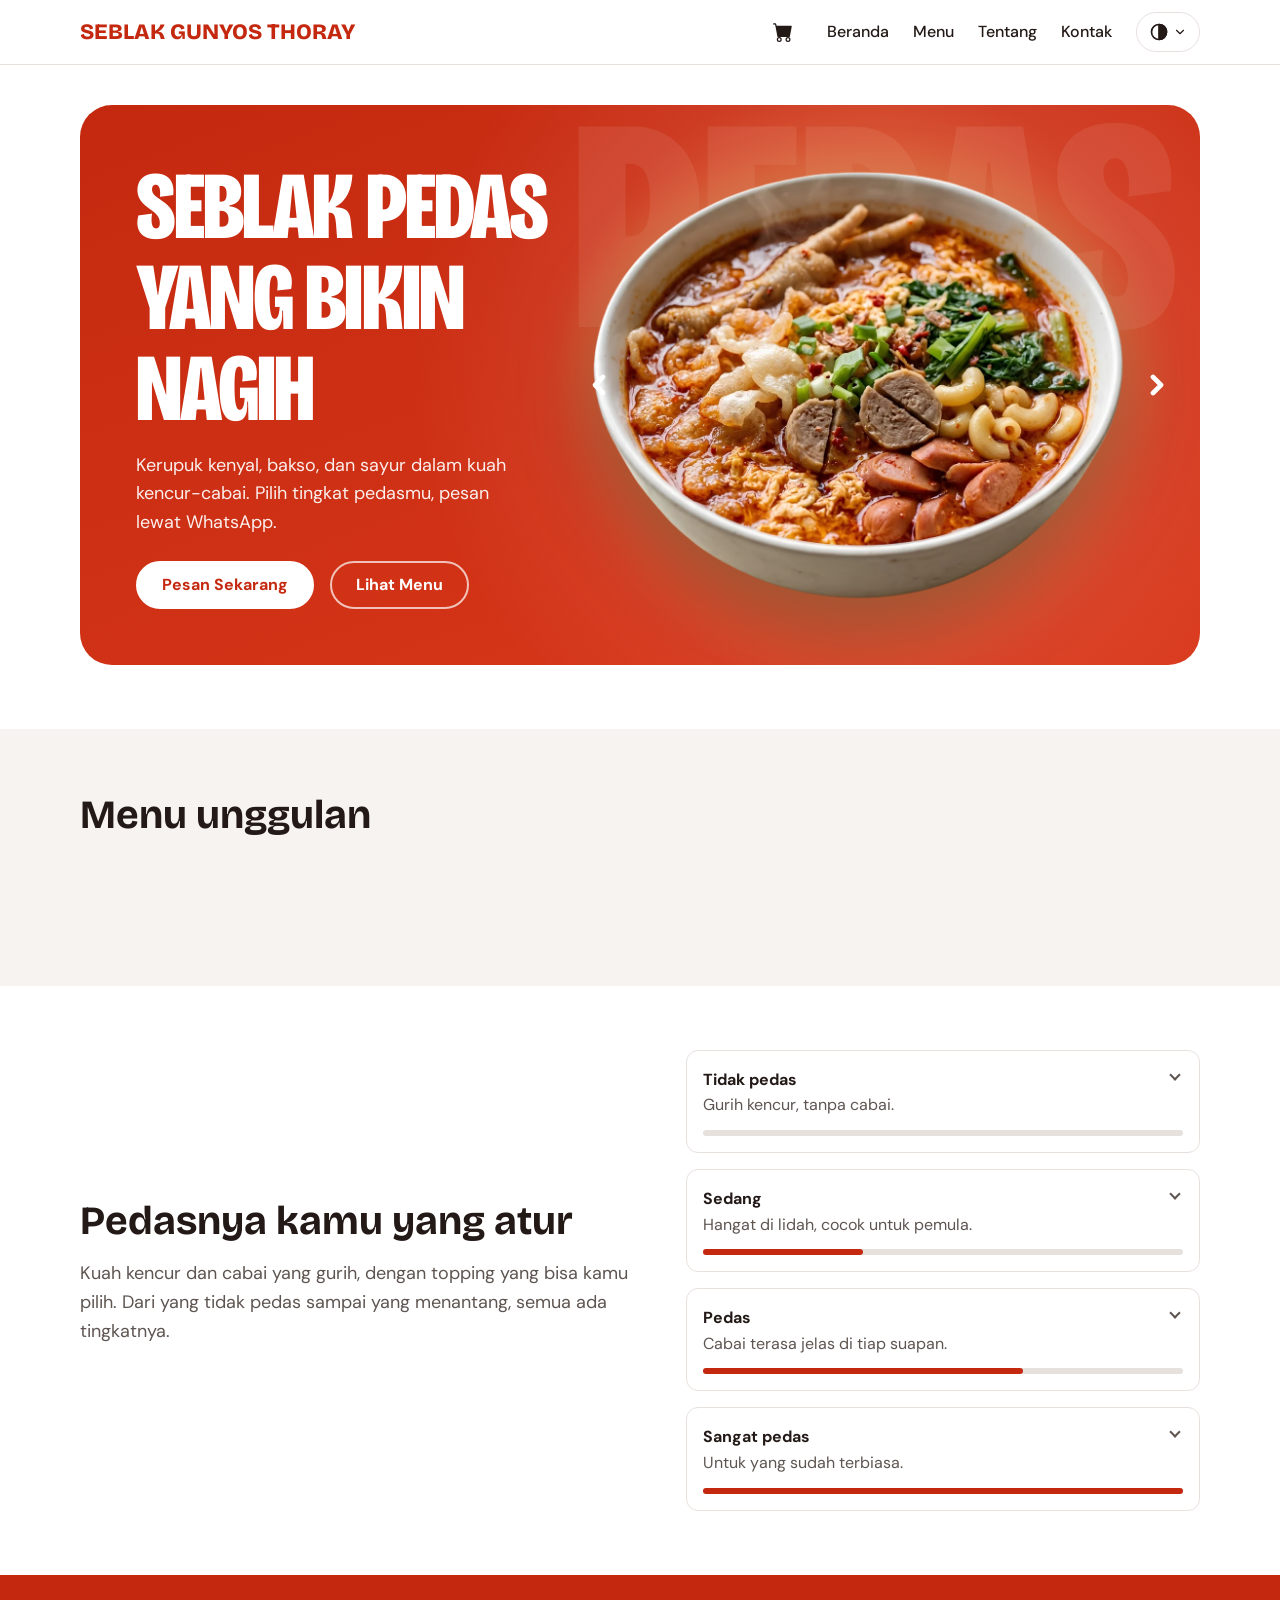
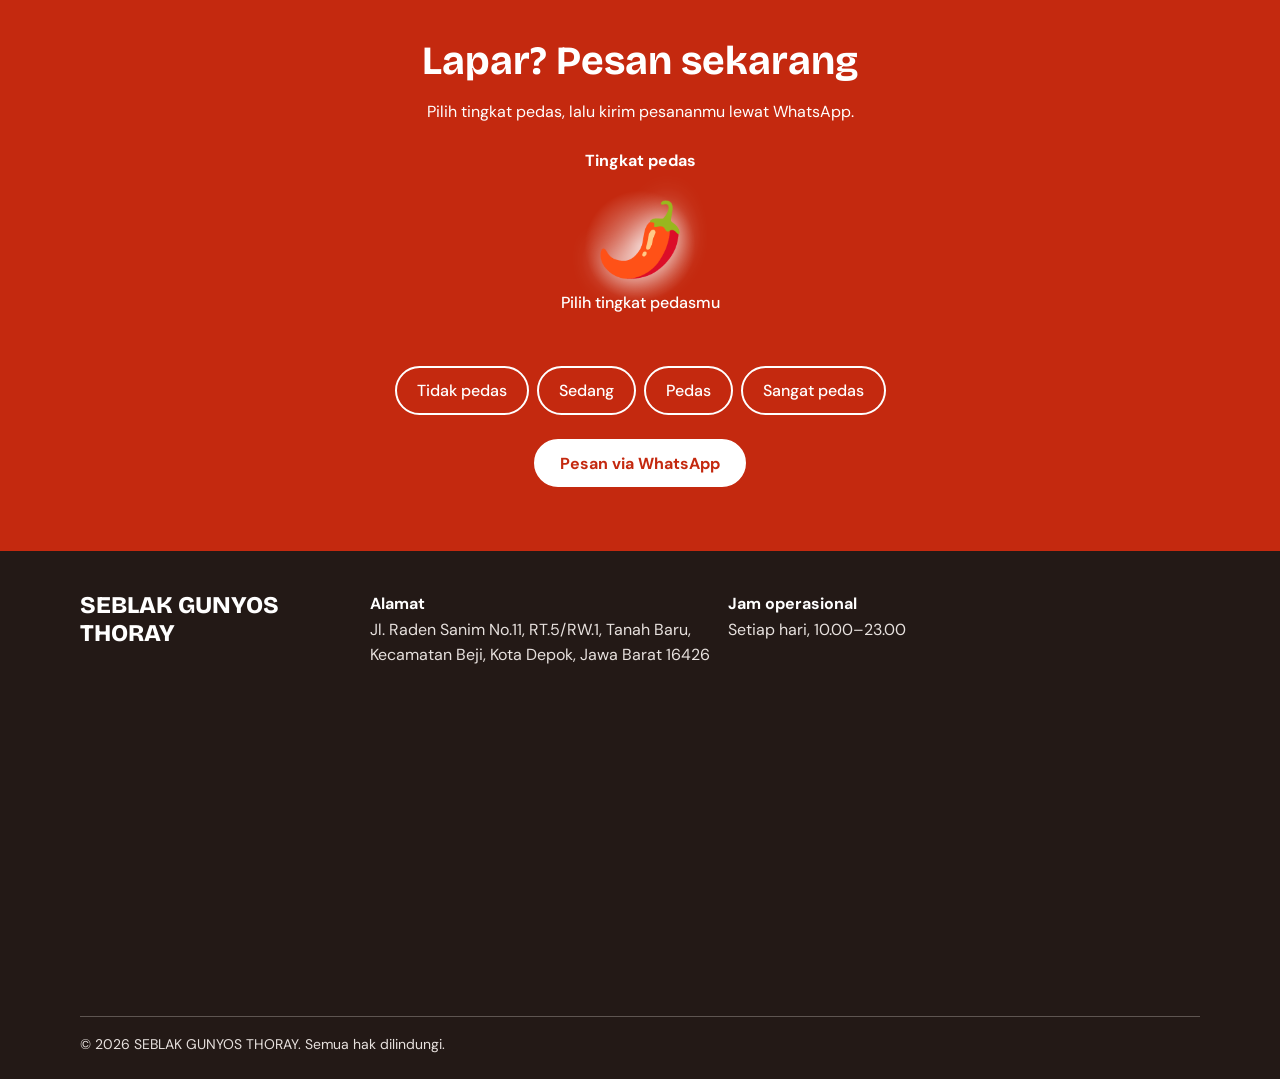
==== index.html @ d9dff315 "website warung seblak gunyos thoray" ====
<!DOCTYPE html>
<html lang="id">

<head>
  <meta charset="UTF-8">
  <meta name="viewport" content="width=device-width, initial-scale=1">
  <title>SEBLAK GUNYOS THORAY</title>
  <meta name="description" content="Seblak pedas dengan tingkat pedas pilihanmu. Lihat menu dan pesan lewat WhatsApp.">
  <script>{ const t = localStorage.getItem('theme') || 'auto'; document.documentElement.dataset.theme = t === 'auto' ? (matchMedia('(prefers-color-scheme: dark)').matches ? 'dark' : 'light') : t; }</script>
  <link rel="preconnect" href="https://fonts.googleapis.com">
  <link rel="preconnect" href="https://fonts.gstatic.com" crossorigin>
  <link
    href="https://fonts.googleapis.com/css2?family=Bricolage+Grotesque:opsz,wdth,wght@12..96,75..100,200..800&family=DM+Sans:wght@400;500;700&display=swap"
    rel="stylesheet">
  <link rel="stylesheet" href="style.css">
  <link rel="stylesheet" href="Cart.css">
</head>

<body>

  <svg width="0" height="0" style="position:absolute" aria-hidden="true">
    <symbol id="i-light" viewBox="0 0 24 24">
      <circle cx="12" cy="12" r="4" />
      <path d="M12 2v2M12 20v2M4.9 4.9l1.4 1.4M17.7 17.7l1.4 1.4M2 12h2M20 12h2M4.9 19.1l1.4-1.4M17.7 6.3l1.4-1.4" />
    </symbol>
    <symbol id="i-dark" viewBox="0 0 24 24">
      <path d="M21 12.8A9 9 0 1 1 11.2 3a7 7 0 0 0 9.8 9.8z" />
    </symbol>
    <symbol id="i-auto" viewBox="0 0 24 24">
      <circle cx="12" cy="12" r="9" />
      <path d="M12 3a9 9 0 0 1 0 18z" fill="currentColor" />
    </symbol>
    <symbol id="i-check" viewBox="0 0 24 24">
      <path d="M20 6 9 17l-5-5" />
    </symbol>
    <symbol id="i-caret" viewBox="0 0 24 24">
      <path d="m6 9 6 6 6-6" />
    </symbol>
  </svg>

  <header class="site-header">
    <div class="container header-inner">
      <a class="logo" href="#beranda" data-info="name"></a>
      <nav id="nav" class="nav" aria-label="Navigasi utama">
        <a href="#beranda">Beranda</a>
        <a href="#menu">Menu</a>
        <a href="#tentang">Tentang</a>
        <a href="#kontak">Kontak</a>
      </nav>
      <button class="nav-toggle" type="button" aria-expanded="false" aria-controls="nav"
        aria-label="Buka menu"><span></span></button>

      <div class="theme-menu">
        <button class="theme-toggle" type="button" aria-expanded="false" aria-controls="theme-list"
          aria-label="Pilih tema">
          <svg class="icon">
            <use href="#i-auto" />
          </svg>
          <svg class="icon caret">
            <use href="#i-caret" />
          </svg>
        </button>
        <ul id="theme-list" class="theme-list" hidden>
          <li><button type="button" data-theme-choice="light" aria-pressed="false">
              <svg class="icon">
                <use href="#i-light" />
              </svg>Terang<svg class="icon check">
                <use href="#i-check" />
              </svg>
            </button></li>
          <li><button type="button" data-theme-choice="dark" aria-pressed="false">
              <svg class="icon">
                <use href="#i-dark" />
              </svg>Gelap<svg class="icon check">
                <use href="#i-check" />
              </svg>
            </button></li>
          <li><button type="button" data-theme-choice="auto" aria-pressed="false">
              <svg class="icon">
                <use href="#i-auto" />
              </svg>Otomatis<svg class="icon check">
                <use href="#i-check" />
              </svg>
            </button></li>
        </ul>
      </div>
    </div>
  </header>

  <main>
    <section id="beranda" class="hero">
      <div class="container hero-inner">
        <div>
          <h1>Seblak pedas yang bikin nagih</h1>
          <p class="lead">Kerupuk kenyal, bakso, dan sayur dalam kuah kencur-cabai. Pilih tingkat pedasmu, pesan lewat
            WhatsApp.</p>

          <div class="actions">
            <a class="btn btn-primary" href="#pesan">Pesan Sekarang</a>
            <a class="btn btn-outline" href="#menu">Lihat Menu</a>
          </div>
        </div> <!-- <div> teks ditutup di sini -->

        <!-- ============= UNTUK GAMBAR SVG ============= -->
        <img class="hero-img" src="seblak-hero.webp" alt="Semangkuk seblak pedas dengan kerupuk dan bakso" width="800"
          height="600">

      </div>
      </div>
    </section>

    <section id="menu" class="section section-soft">
      <div class="container">
        <h2>Menu unggulan</h2>
        <p class="lead">Pilih favoritmu, atur tingkat pedasnya saat memesan.</p>
        <div id="menu-grid" class="grid"></div>
      </div>
    </section>

    <section id="tentang" class="section">
      <div class="container about-inner">
        <div>
          <h2>Pedasnya kamu yang atur</h2>
          <p class="lead">Kuah kencur dan cabai yang gurih, dengan topping yang bisa kamu pilih. Dari yang tidak pedas
            sampai yang menantang, semua ada tingkatnya.</p>
        </div>
        <ul id="spice-list" class="spice-list"></ul>
      </div>
    </section>

    <section id="pesan" class="cta">
      <div class="container">
        <h2>Lapar? Pesan sekarang</h2>
        <p>Pilih tingkat pedas, lalu kirim pesananmu lewat WhatsApp.</p>
        <fieldset class="spice-picker">
          <legend>Tingkat pedas</legend>
          <div id="spice-options"></div>
        </fieldset>
        <a class="btn btn-light" href="#" data-wa target="_blank" rel="noopener">Pesan via WhatsApp</a>
      </div>
    </section>
  </main>

  <footer id="kontak" class="site-footer">
    <div class="container">
      <address class="footer-grid">
        <p class="footer-name" data-info="name"></p>
        <p><strong>Alamat</strong><br><span data-info="address"></span></p>
        <p><strong>Jam operasional</strong><br><span data-info="hours"></span></p>
        <p class="links">
          <a href="#" data-link="instagram" target="_blank" rel="noopener" hidden>Instagram</a>
        </p>
      </address>

      </address>

      <div class="map">
        <iframe
          src="https://www.google.com/maps/embed?pb=!1m18!1m12!1m3!1d991.2645281926293!2d106.8044880695119!3d-6.386502166817789!2m3!1f0!2f0!3f0!3m2!1i1024!2i768!4f13.1!3m3!1m2!1s0x2e69e94de374c4a3%3A0x462e795d48f8c12b!2sGg.%20Padepokan%20No.11%2C%20RT.05%2FRW.01%2C%20Tanah%20Baru%2C%20Kecamatan%20Beji%2C%20Kota%20Depok%2C%20Jawa%20Barat%2016426!5e0!3m2!1sid!2sid!4v1794252087475!5m2!1sid!2sid"
          width="400" height="300" style="border:0;" allowfullscreen="" loading="lazy"
          referrerpolicy="strict-origin-when-cross-origin">
          <title="Lokasi warung di Google Maps" loading="lazy" allowfullscreen
            referrerpolicy="strict-origin-when-cross-origin">
        </iframe>
      </div>

      <p class="copyright">&copy; <span data-info="year"></span> <span data-info="name"></span>. Semua hak dilindungi.
      </p>
    </div>
  </footer>

  <script src="MENU-DATA.js"></script>
  <script src="script.js"></script>
  <script src="Cart.js"></script>
  <script src="Reveal.js"></script>
</body>

</html>
---- style.css ----
/* ===== Variabel desain ===== */
:root {
  --red: #C4290F;
  --red-dark: #9E1E08;
  --ink: #231916;
  --muted: #5E5551;
  --line: #E7E1DE;
  --soft: #F6F3F1;
  --white: #fff;
  --bg: #fff;

  --font-head: 'Bricolage Grotesque', system-ui, sans-serif;
  --font-body: 'DM Sans', system-ui, sans-serif;

  --space-1: 0.5rem;
  --space-2: 1rem;
  --space-3: 1.5rem;
  --space-4: 2.5rem;
  --space-5: 4rem;

  --radius: 12px;
  --header-h: 64px;
}

/* ===== Dasar ===== */
*,
*::before,
*::after {
  box-sizing: border-box;
}

html {
  scroll-padding-top: var(--header-h);
}

@media (prefers-reduced-motion: no-preference) {
  html {
    scroll-behavior: smooth;
  }
}

body {
  margin: 0;
  font: 1rem/1.6 var(--font-body);
  color: var(--ink);
  background: var(--bg);
}

img {
  display: block;
  max-width: 100%;
  height: auto;
}

a {
  color: inherit;
}

p {
  margin: 0 0 var(--space-2);
}

h1,
h2,
h3 {
  margin: 0 0 var(--space-2);
  font-family: var(--font-head);
  line-height: 1.1;
}

h1 {
  font-size: clamp(2.5rem, 9vw, 4.5rem);
  letter-spacing: -0.02em;
}

h2 {
  font-size: clamp(1.75rem, 5vw, 2.5rem);
}

h3 {
  font-size: 1.25rem;
  margin-bottom: 0.25rem;
}

:focus-visible {
  outline: 3px solid var(--red);
  outline-offset: 3px;
}

.container {
  width: min(100% - 2rem, 70rem);
  margin-inline: auto;
}

.section {
  padding: var(--space-5) 0;
}

.section-soft {
  background: var(--soft);
}

.lead {
  max-width: 40rem;
  color: var(--muted);
  font-size: 1.125rem;
}

/* ===== Tombol ===== */
.btn {
  display: inline-flex;
  align-items: center;
  justify-content: center;
  min-height: 48px;
  padding: 0 1.5rem;
  border: 2px solid var(--red);
  border-radius: 999px;
  font: 700 1rem var(--font-body);
  text-decoration: none;
  white-space: nowrap;
  cursor: pointer;
  transition: background-color 0.2s, color 0.2s;
}

.btn-primary {
  background: var(--red);
  color: var(--white);
}

.btn-primary:hover {
  background: var(--red-dark);
  border-color: var(--red-dark);
}

.btn-outline {
  color: var(--red);
}

.btn-outline:hover {
  background: var(--red);
  color: var(--white);
}

.btn-light {
  background: var(--white);
  border-color: var(--white);
  color: var(--red);
}

.btn-light:hover {
  background: var(--soft);
}

/* ===== Navbar ===== */
.site-header {
  position: sticky;
  top: 0;
  z-index: 10;
  background: var(--bg);
  border-bottom: 1px solid var(--line);
}

.header-inner {
  display: flex;
  align-items: center;
  gap: var(--space-1);
  min-height: var(--header-h);
}

.logo {
  margin-right: auto;
  font: 800 1.125rem var(--font-head);
  color: var(--red);
  text-decoration: none;
  white-space: nowrap;
}

.site-header .btn {
  min-height: 40px;
  padding: 0 0.75rem;
  font-size: 0.875rem;
}

.nav {
  position: absolute;
  top: 100%;
  left: 0;
  right: 0;
  display: none;
  flex-direction: column;
  padding: var(--space-1) var(--space-2);
  background: var(--bg);
  border-bottom: 1px solid var(--line);
}

.nav.is-open {
  display: flex;
}

.nav a {
  padding: 0.75rem 0;
  font-weight: 500;
  text-decoration: none;
}

.nav a:hover {
  color: var(--red);
}

.nav-toggle {
  display: grid;
  place-items: center;
  width: 44px;
  height: 44px;
  border: 1px solid var(--line);
  border-radius: var(--radius);
  background: var(--bg);
  cursor: pointer;
}

.nav-toggle span,
.nav-toggle span::before,
.nav-toggle span::after {
  width: 20px;
  height: 2px;
  background: var(--ink);
}

.nav-toggle span {
  position: relative;
}

.nav-toggle span::before,
.nav-toggle span::after {
  content: '';
  position: absolute;
  left: 0;
}

.nav-toggle span::before {
  top: -6px;
}

.nav-toggle span::after {
  top: 6px;
}

/* ===== Hero ===== */
.hero {
  padding: var(--space-4) 0 var(--space-5);
}

.hero-inner {
  display: grid;
  gap: var(--space-4);
  align-items: center;
}

.hero-img {
  width: 100%;
  aspect-ratio: 4 / 3;
  object-fit: cover;
  border-radius: calc(var(--radius) * 2);
}

.actions {
  display: flex;
  flex-wrap: wrap;
  gap: var(--space-2);
  margin-top: var(--space-3);
}

/* ===== Menu ===== */
.grid {
  display: grid;
  gap: var(--space-3);
  margin-top: var(--space-4);
  grid-template-columns: repeat(auto-fill, minmax(min(100%, 16rem), 1fr));
}

/* ===== Menu: kartu terbalik saat disentuh kursor ===== */
.card {
  display: flex;
  position: relative;
  min-height: 15rem;
  perspective: 1000px;
}

.card-body,
.card img {
  border: 1px solid var(--line);
  border-radius: var(--radius);
  backface-visibility: hidden;
  -webkit-backface-visibility: hidden;
  transition: transform 0.6s;
}

/* Sisi depan: tulisan */
.card-body {
  flex: 1;
  display: flex;
  flex-direction: column;
  justify-content: center;
  padding: var(--space-2);
  background: var(--bg);
}

/* Sisi belakang: gambar */
.card img {
  position: absolute;
  inset: 0;
  width: 100%;
  height: 100%;
  object-fit: cover;
  transform: rotateY(180deg);
}

.card:hover .card-body {
  transform: rotateY(-180deg);
}

.card:hover img {
  transform: rotateY(0);
}

@media (prefers-reduced-motion: reduce) {

  .card-body,
  .card img {
    transition: none;
  }
}

.card-body {
  padding: var(--space-2);
}

.card-body p {
  margin-bottom: var(--space-1);
  color: var(--muted);
}

.card-body .price {
  margin: 0;
  font: 700 1.125rem var(--font-head);
  color: var(--red);
}

/* ===== Tentang ===== */
.about-inner {
  display: grid;
  gap: var(--space-4);
  align-items: center;
}

.spice-list {
  display: grid;
  gap: var(--space-2);
  margin: 0;
  padding: 0;
  list-style: none;
}

.spice-list li {
  padding: var(--space-2);
  border: 1px solid var(--line);
  border-radius: var(--radius);
}

.spice-list strong {
  display: block;
}

.spice-list p {
  margin: 0;
  color: var(--muted);
}

.heat {
  display: block;
  height: 6px;
  margin-top: 0.75rem;
  border-radius: 3px;
  background: var(--line);
}

.heat::after {
  content: '';
  display: block;
  height: 100%;
  width: calc(var(--heat) * 100%);
  border-radius: inherit;
  background: var(--red);
}

/* ===== CTA ===== */
.cta {
  padding: var(--space-5) 0;
  background: var(--red);
  color: var(--white);
  text-align: center;
}

.cta p {
  max-width: 36rem;
  margin-inline: auto;
}

.cta :focus-visible {
  outline-color: var(--white);
}

.spice-picker {
  margin: var(--space-3) 0;
  padding: 0;
  border: 0;
}

.spice-picker legend {
  width: 100%;
  margin-bottom: var(--space-2);
  padding: 0;
  font-weight: 700;
  text-align: center;
}

#spice-options {
  display: flex;
  flex-wrap: wrap;
  justify-content: center;
  gap: var(--space-1);
}

.chip {
  position: relative;
  cursor: pointer;
}

.chip input {
  position: absolute;
  opacity: 0;
}

.chip span {
  display: inline-block;
  padding: 0.625rem 1.25rem;
  border: 2px solid var(--white);
  border-radius: 999px;
  font-weight: 500;
}

.chip input:checked+span {
  background: var(--white);
  color: var(--red);
  font-weight: 700;
}

.chip input:focus-visible+span {
  outline: 3px solid var(--white);
  outline-offset: 3px;
}

/* ===== Footer ===== */
.site-footer {
  --ink: #231916;
  --line: #E7E1DE;
  padding: var(--space-4) 0 var(--space-3);
  background: var(--ink);
  color: var(--line);
}

/* ...properti lama... */
.site-footer a {
  color: var(--white);
}

.site-footer strong {
  color: var(--white);
}

.footer-grid {
  display: grid;
  gap: var(--space-2);
  font-style: normal;
}

.footer-grid .site-footer {
  --ink: #231916;
  --line: #E7E1DE;
}

/* ...properti lama... */
.footer-grid p {
  margin: 0;
}

.footer-name {
  font: 800 1.5rem var(--font-head);
  color: var(--white);
}

.links {
  display: flex;
  flex-wrap: wrap;
  gap: var(--space-2);
}

.copyright {
  margin: var(--space-3) 0 0;
  padding-top: var(--space-2);
  border-top: 1px solid var(--muted);
  font-size: 0.875rem;
}

/* ===== Tablet & desktop ===== */
@media (min-width: 48rem) {
  .header-inner {
    gap: var(--space-3);
  }

  .logo {
    font-size: 1.375rem;
  }

  .site-header .btn {
    min-height: 44px;
    padding: 0 1.25rem;
    font-size: 1rem;
  }

  .nav {
    position: static;
    display: flex;
    flex-direction: row;
    gap: var(--space-3);
    padding: 0;
    border: 0;
  }

  .nav-toggle {
    display: none;
  }

  .hero-inner,
  .about-inner {
    grid-template-columns: 1.1fr 1fr;
  }

  .footer-grid {
    grid-template-columns: 1.2fr 1.5fr 1fr 1fr;
  }
}

/* ===== Mode gelap ===== */
:root[data-theme="dark"] {
  --bg: #171210;
  --ink: #F4EDEA;
  --muted: #B8ADA8;
  --line: #3A302C;
  --soft: #211A17;
  --red: #D93A1E;
  color-scheme: dark;
}

/* ===== ICON ===== */

/* ===== Pilihan tema (terang / gelap / otomatis) ===== */
.icon {
  width: 1.25rem;
  height: 1.25rem;
  flex-shrink: 0;
  fill: none;
  stroke: currentColor;
  stroke-width: 2;
  stroke-linecap: round;
  stroke-linejoin: round;
}

.theme-menu {
  position: relative;
}

.theme-toggle {
  display: flex;
  align-items: center;
  gap: 0.25rem;
  height: 40px;
  padding: 0 0.75rem;
  border: 1px solid var(--line);
  border-radius: 999px;
  background: var(--bg);
  color: var(--ink);
  cursor: pointer;
  transition: color 0.2s, border-color 0.2s;
}

.theme-toggle:hover {
  color: var(--red);
  border-color: var(--red);
}

.theme-toggle .caret {
  width: 0.875rem;
  height: 0.875rem;
}

.theme-list {
  position: absolute;
  top: calc(100% + 0.5rem);
  right: 0;
  z-index: 20;
  min-width: 10.5rem;
  margin: 0;
  padding: var(--space-1);
  list-style: none;
  background: var(--bg);
  border: 1px solid var(--line);
  border-radius: var(--radius);
  box-shadow: 0 8px 24px rgb(0 0 0 / 0.15);
}

.theme-list button {
  display: flex;
  align-items: center;
  gap: 0.75rem;
  width: 100%;
  padding: 0.625rem 0.75rem;
  border: 0;
  border-radius: 8px;
  background: none;
  color: inherit;
  font: 500 1rem var(--font-body);
  text-align: left;
  cursor: pointer;
}

.theme-list button:hover {
  background: var(--soft);
}

.theme-list button[aria-pressed="true"] {
  background: var(--red);
  color: var(--white);
}

.theme-list .check {
  margin-left: auto;
}

.theme-list button[aria-pressed="false"] .check {
  visibility: hidden;
}

/* ===== Kotak "Lihat semua" (ikon empat titik) ===== */
.card-more {
  display: flex;
  flex-direction: column;
  align-items: center;
  justify-content: center;
  gap: var(--space-2);
  min-height: 15rem;
  border: 1px solid var(--line);
  border-radius: var(--radius);
  background: var(--bg);
  color: var(--ink);
  font-weight: 700;
  text-decoration: none;
  transition: color 0.2s, border-color 0.2s;
}

.card-more:hover {
  color: var(--red);
  border-color: var(--red);
}

.dots {
  display: grid;
  grid-template-columns: repeat(2, 12px);
  gap: 8px;
  padding: 1.25rem;
  border-radius: var(--radius);
  background: var(--soft);
}

.dots span {
  width: 12px;
  height: 12px;
  border-radius: 50%;
  background: currentColor;
}

/* ===== Halaman semua menu ===== */
.page-bar {
  position: sticky;
  top: 0;
  z-index: 10;
  display: flex;
  align-items: center;
  gap: var(--space-2);
  padding: 0.75rem var(--space-2);
  background: var(--bg);
  border-bottom: 1px solid var(--line);
}

.back {
  display: grid;
  place-items: center;
  width: 40px;
  height: 40px;
  border-radius: 50%;
  color: inherit;
}

.back:hover {
  color: var(--red);
}

.back svg {
  width: 24px;
  height: 24px;
  fill: none;
  stroke: currentColor;
  stroke-width: 2;
  stroke-linecap: round;
  stroke-linejoin: round;
}

.page-title {
  margin: 0;
  font-size: 1.25rem;
}

.page-main {
  padding: var(--space-3) 0 var(--space-5);
}

.page-main .grid {
  margin-top: var(--space-2);
}

.search {
  width: 100%;
  height: 48px;
  padding: 0 1.25rem;
  border: 1px solid var(--line);
  border-radius: 999px;
  background: var(--bg);
  color: var(--ink);
  font: 1rem var(--font-body);
}

.filters {
  display: flex;
  gap: var(--space-1);
  padding: var(--space-2) 0;
  overflow-x: auto;
}

.filter {
  flex-shrink: 0;
  padding: 0.5rem 1rem;
  border: 1px solid var(--line);
  border-radius: 999px;
  background: var(--bg);
  color: var(--ink);
  font: 500 1rem var(--font-body);
  cursor: pointer;
}

.filter[aria-pressed="true"] {
  background: var(--red);
  border-color: var(--red);
  color: var(--white);
}

.empty {
  color: var(--muted);
}

.page-cta {
  margin-top: var(--space-4);
  text-align: center;
}

/* ===== Ikon burger menjadi silang saat menu terbuka ===== */
.nav-toggle {
  transition: border-color 0.3s;
}

.nav-toggle span,
.nav-toggle span::before,
.nav-toggle span::after {
  transition: transform 0.3s ease, top 0.3s ease, background-color 0.3s ease;
}

.nav-toggle[aria-expanded="true"] {
  border-color: var(--red);
}

.nav-toggle[aria-expanded="true"] span {
  background: transparent;
  /* garis tengah hilang */
}

.nav-toggle[aria-expanded="true"] span::before,
.nav-toggle[aria-expanded="true"] span::after {
  top: 0;
  background: var(--red);
}

.nav-toggle[aria-expanded="true"] span::before {
  transform: rotate(45deg);
}

.nav-toggle[aria-expanded="true"] span::after {
  transform: rotate(-45deg);
}

@media (prefers-reduced-motion: reduce) {

  .nav-toggle,
  .nav-toggle span,
  .nav-toggle span::before,
  .nav-toggle span::after {
    transition: none;
  }
}

/* ===== Peta lokasi ===== */
.map {
  margin-top: var(--space-3);
}

.map iframe {
  display: block;
  width: 100%;
  height: 300px;
  border: 0;
  border-radius: var(--radius);
}

/* ===== Kotak tingkat pedas yang interaktif ===== */
.spice-list li {
  position: relative;
  transition: transform 0.3s ease, box-shadow 0.3s ease, border-color 0.3s ease;
}

.spice-list li:hover {
  border-color: var(--red);
  transform: translateY(-2px);
}

/* Panah kecil sebagai petunjuk bahwa kotak bisa dibuka */
.spice-list li::after {
  content: '';
  position: absolute;
  top: 1.25rem;
  right: 1.25rem;
  width: 0.5rem;
  height: 0.5rem;
  border: solid var(--muted);
  border-width: 0 2px 2px 0;
  transform: rotate(45deg);
  transition: transform 0.3s ease;
  pointer-events: none;
}

/* Tombol transparan yang menutupi seluruh kotak */
.spice-toggle {
  position: absolute;
  inset: 0;
  border: 0;
  border-radius: inherit;
  background: none;
  cursor: pointer;
}

/* Kotak terbuka: menonjol dan bersinar di belakangnya (makin pedas, makin kuat) */
.spice-list li.is-open {
  border-color: var(--red);
  transform: translateY(-4px) scale(1.02);
  box-shadow:
    0 12px 28px rgb(0 0 0 / 0.18),
    0 0 calc(18px + var(--heat) * 30px) calc(2px + var(--heat) * 6px) color-mix(in srgb, var(--red) calc(30% + var(--heat) * 40%), transparent);
}

.spice-list li.is-open::after {
  transform: rotate(225deg);
}

/* Panel risiko yang meluncur ke bawah */
.spice-risk {
  display: grid;
  grid-template-rows: 0fr;
  transition: grid-template-rows 0.35s ease;
}

.spice-risk>div {
  min-height: 0;
  overflow: hidden;
}

.spice-list li.is-open .spice-risk {
  grid-template-rows: 1fr;
}

.spice-risk p {
  margin-top: var(--space-2);
  padding-top: var(--space-2);
  border-top: 1px dashed var(--line);
}

.risk-label {
  display: block;
  margin-bottom: 0.25rem;
  font-weight: 700;
  color: var(--red);
}

@media (prefers-reduced-motion: reduce) {

  .spice-list li,
  .spice-list li::after,
  .spice-risk {
    transition: none;
  }
}

/* ===== Chip tingkat pedas: menonjol dan bersinar saat dipilih ===== */
.chip span {
  transition: transform 0.5s ease, box-shadow 0.5s ease, background-color 0.5s ease, color 0.5s ease;
}

.chip:hover span {
  transform: translateY(-2px);
}

.chip input:checked+span {
  transform: translateY(-4px) scale(1.08);
  box-shadow:
    0 0 0 4px rgb(255 255 255 / 0.25),
    0 0 26px 8px rgb(255 232 160 / 0.7);
}

/* ===== Panggung emoji ===== */
.mood {
  --glow: 255 255 255;
  --glow-size: 14px;
  position: relative;
  display: flex;
  flex-direction: column;
  align-items: center;
  min-height: 10rem;
  margin-bottom: var(--space-2);
}

.mood[data-level="0"] {
  --glow: 255 240 170;
  --glow-size: 12px;
}

.mood[data-level="1"] {
  --glow: 255 214 120;
  --glow-size: 18px;
}

.mood[data-level="2"] {
  --glow: 255 170 90;
  --glow-size: 24px;
}

.mood[data-level="3"] {
  --glow: 255 215 60;
  --glow-size: 34px;
}

/* Cahaya berdenyut di belakang emoji */
.mood::before {
  content: '';
  position: absolute;
  top: 0;
  left: calc(50% - 3.5rem);
  width: 7rem;
  height: 7rem;
  border-radius: 50%;
  background: radial-gradient(circle, rgb(var(--glow) / 0.55) 0%, transparent 70%);
  animation: mood-glow 3s ease-in-out infinite;
}

.mood-emoji {
  position: relative;
  font-size: 4.5rem;
  line-height: 1.4;
  filter: drop-shadow(0 0 var(--glow-size) rgb(var(--glow) / 0.9));
  animation: mood-float 4s ease-in-out infinite;
}

.mood-text {
  margin: 0;
  font-weight: 500;
  animation: mood-fade 1s ease-out both;
}

/* Muncul dengan "pop", lalu bergerak pelan sesuai tingkat pedas */
.mood[data-level="0"] .mood-emoji {
  animation: mood-pop 1.1s ease-out, mood-float 4s ease-in-out 1.1s infinite;
}

.mood[data-level="1"] .mood-emoji {
  animation: mood-pop 1.1s ease-out, mood-bounce 3s ease-in-out 1.1s infinite;
}

.mood[data-level="2"] .mood-emoji {
  animation: mood-pop 1.1s ease-out, mood-wobble 2.6s ease-in-out 1.1s infinite;
}

.mood[data-level="3"] .mood-emoji {
  animation: mood-pop 1.1s ease-out, mood-shake 2s ease-in-out 1.1s infinite;
}

@keyframes mood-pop {
  0% {
    transform: scale(0.3) rotate(-12deg);
    opacity: 0;
  }

  60% {
    transform: scale(1.25) rotate(4deg);
    opacity: 1;
  }

  100% {
    transform: scale(1) rotate(0);
    opacity: 1;
  }
}

@keyframes mood-float {

  0%,
  100% {
    transform: translateY(0);
  }

  50% {
    transform: translateY(-10px);
  }
}

@keyframes mood-bounce {

  0%,
  100% {
    transform: translateY(0) rotate(0);
  }

  25% {
    transform: translateY(-12px) rotate(-6deg);
  }

  75% {
    transform: translateY(-12px) rotate(6deg);
  }
}

@keyframes mood-wobble {

  0%,
  100% {
    transform: translateX(0) rotate(0);
  }

  25% {
    transform: translateX(-6px) rotate(-5deg);
  }

  75% {
    transform: translateX(6px) rotate(5deg);
  }
}

@keyframes mood-shake {

  0%,
  100% {
    transform: translate(0, 0) rotate(0) scale(1);
  }

  20% {
    transform: translate(-5px, -3px) rotate(-6deg) scale(1.08);
  }

  40% {
    transform: translate(5px, 2px) rotate(6deg) scale(1.1);
  }

  60% {
    transform: translate(-4px, 3px) rotate(-4deg) scale(1.08);
  }

  80% {
    transform: translate(4px, -2px) rotate(4deg) scale(1.1);
  }
}

@keyframes mood-glow {

  0%,
  100% {
    transform: scale(0.9);
    opacity: 0.7;
  }

  50% {
    transform: scale(1.2);
    opacity: 1;
  }
}

@keyframes mood-fade {
  from {
    opacity: 0;
    transform: translateY(8px);
  }

  to {
    opacity: 1;
    transform: none;
  }
}

@media (prefers-reduced-motion: reduce) {
  .chip span {
    transition: none;
  }

  .mood::before,
  .mood .mood-emoji,
  .mood[data-level] .mood-emoji,
  .mood .mood-text {
    animation: none;
  }
}

/* ===== Animasi muncul saat di-scroll ===== */
.reveal {
  opacity: 0;
}

.reveal.is-visible {
  opacity: 1;
  animation: reveal-up 1.1s ease-out backwards;
  animation-delay: var(--delay, 0s);
}

@keyframes reveal-up {
  from { opacity: 0; transform: translateY(40px); }
  to   { opacity: 1; transform: none; }
}

@media (prefers-reduced-motion: reduce) {
  .reveal,
  .reveal.is-visible {
    opacity: 1;
    animation: none;
  }
}

/* ===== Hero ala kartu besar (terinspirasi referensi) ===== */
.hero-inner {
  position: relative;
  overflow: hidden;
  padding: clamp(1.5rem, 5vw, 3.5rem);
  border-radius: 24px;
  background:
    radial-gradient(circle at 72% 45%, rgb(255 255 255 / 0.2), transparent 55%),
    linear-gradient(160deg, var(--red) 0%, #D9381B 100%);
  color: var(--white);
}

/* Kata besar yang samar di belakang */
.hero-inner::before {
  content: 'PEDAS';
  content: 'PEDAS' / '';
  position: absolute;
  top: -0.1em;
  right: 2%;
  z-index: 0;
  font: 800 clamp(7rem, 26vw, 19rem) / 1 var(--font-head);
  font-stretch: 75%;
  color: rgb(255 255 255 / 0.08);
  pointer-events: none;
}

.hero-inner > * {
  position: relative;
  z-index: 1;
}

/* Judul besar, kapital, dan ramping */
.hero h1 {
  font-size: clamp(2.75rem, 9vw, 6rem);
  font-weight: 800;
  font-stretch: 75%;
  line-height: 0.95;
  text-transform: uppercase;
}

.hero .lead {
  color: rgb(255 255 255 / 0.92);
}

/* Tombol putih berbentuk pil */
.hero .btn-primary {
  background: var(--white);
  border-color: var(--white);
  color: var(--red);
}

.hero .btn-primary:hover {
  background: rgb(255 255 255 / 0.88);
  border-color: transparent;
}

.hero .btn-outline {
  border-color: rgb(255 255 255 / 0.7);
  color: var(--white);
}

.hero .btn-outline:hover {
  background: var(--white);
  border-color: var(--white);
  color: var(--red);
}

/* Foto besar tanpa bingkai, dengan bayangan */
.hero-img {
  z-index: 2;
  aspect-ratio: 4 / 3;
  object-fit: contain;
  border-radius: 0;
  filter: drop-shadow(0 28px 36px rgb(0 0 0 / 0.35));
}

@media (min-width: 48rem) {
  .hero-inner {
    border-radius: 32px;
  }

  /* Foto bergeser ke kiri dan menimpa sebagian judul */
  .hero-img {
    translate: -8% 0;
    scale: 1.12;
  }
}

/* ===== Foto hero: di kanan, besar, melayang pelan, dan bersinar ===== */
.hero-img {
  --shift: 0%;
  translate: var(--shift) 0;
  filter:
    drop-shadow(0 26px 30px rgb(0 0 0 / 0.35))
    drop-shadow(0 0 22px rgb(255 190 110 / 0.45));
  animation: hero-float 7s ease-in-out infinite;
}

/* Saat animasi scroll aktif: muncul dulu, lalu melayang */
.hero-img.reveal.is-visible {
  animation: reveal-up 1.1s ease-out backwards, hero-float 7s ease-in-out 1.1s infinite;
}

@keyframes hero-float {
  0%, 100% { translate: var(--shift) 0;     rotate: -1.5deg; }
  50%      { translate: var(--shift) -16px; rotate: 1.5deg; }
}

@media (min-width: 48rem) {
  /* Teks di kolom kiri, foto di kolom kanan */
  .hero-inner > div {
    grid-column: 1;
    grid-row: 1;
  }

  .hero-img {
    grid-column: 2;
    grid-row: 1;
    --shift: -12%; /* makin negatif, makin menimpa judul */
    scale: 1.25;   /* ukuran foto */
  }

  /* Paragraf dibatasi agar tidak tertutup foto */
  .hero .lead {
    max-width: 24rem;
  }

  /* Cahaya hangat berdenyut di belakang foto */
  .hero-inner::after {
    content: '';
    position: absolute;
    top: 50%;
    right: 2%;
    z-index: 0;
    width: 56%;
    aspect-ratio: 1;
    translate: 0 -50%;
    border-radius: 50%;
    background: radial-gradient(circle, rgb(255 214 140 / 0.55) 0%, rgb(255 160 90 / 0.25) 45%, transparent 70%);
    pointer-events: none;
    animation: hero-glow 5s ease-in-out infinite;
  }
}

@keyframes hero-glow {
  0%, 100% { opacity: 0.7; scale: 0.92; }
  50%      { opacity: 1;   scale: 1.08; }
}

@media (prefers-reduced-motion: reduce) {
  .hero-img,
  .hero-img.reveal.is-visible,
  .hero-inner::after {
    animation: none;
  }
}

/* ===== Tombol panah slider foto hero ===== */
.hero-arrow {
  position: absolute;
  z-index: 3;
  bottom: 1rem;
  display: grid;
  place-items: center;
  width: 52px;
  height: 52px;
  padding: 0;
  border: 0;
  border-radius: 50%;
  background: transparent;
  color: var(--white);
  cursor: pointer;
  transition: background-color 0.3s, scale 0.2s;
}

.hero-arrow:hover {
  background: rgb(255 255 255 / 0.2);
}

.hero-arrow:active {
  scale: 0.92;
}

.hero-arrow:focus-visible {
  outline-color: var(--white);
}

.hero-arrow svg {
  width: 2rem;
  height: 2rem;
  fill: none;
  stroke: currentColor;
  stroke-width: 3.5;
  stroke-linecap: round;
  stroke-linejoin: round;
}

.hero-prev { left: 0.75rem; }
.hero-next { right: 0.75rem; }

/* Desktop: panah di kiri dan kanan foto, di tengah tinggi kartu */
@media (min-width: 48rem) {
  .hero-arrow {
    top: 50%;
    bottom: auto;
    translate: 0 -50%;
  }

  .hero-prev { left: 44%; }   /* geser angka ini untuk memindahkan panah kiri */
  .hero-next { right: 1.5%; }
}

@media (prefers-reduced-motion: reduce) {
  .hero-arrow {
    transition: none;
  }
}
---- Cart.css ----
/* ===== Keranjang belanja: dimuat SETELAH style.css ===== */

/* Ikon keranjang di navbar */
.cart-btn {
  position: relative;
  display: grid;
  place-items: center;
  flex-shrink: 0;
  width: 40px;
  height: 40px;
  padding: 0;
  border: 0;
  border-radius: 50%;
  background: transparent;
  color: var(--ink);
  cursor: pointer;
  transition: color 0.2s, background-color 0.2s;
}

.cart-btn:hover {
  color: var(--red);
  background: var(--soft);
}

.cart-btn svg {
  width: 20px;
  height: 20px;
}

.page-bar .cart-btn {
  margin-left: auto;
}

.cart-badge {
  position: absolute;
  top: -2px;
  right: -4px;
  min-width: 18px;
  height: 18px;
  padding: 0 5px;
  border: 2px solid var(--bg);
  border-radius: 999px;
  box-sizing: content-box;
  background: var(--red);
  color: var(--white);
  font: 700 0.6875rem/18px var(--font-body);
  text-align: center;
}

.cart-badge[hidden] {
  display: none;
}

.cart-badge.bump {
  animation: cart-bump 0.5s ease;
}

.cart-btn.bump svg {
  animation: cart-wiggle 0.5s ease;
}

@keyframes cart-bump {
  40% { scale: 1.5; }
}

@keyframes cart-wiggle {
  25% { rotate: -14deg; }
  60% { rotate: 10deg; }
}

/* Tombol "Tambah ke Keranjang" di setiap kartu menu (selalu terlihat, tidak ikut terbalik) */
.card {
  min-height: 17rem;
}

.card-body {
  padding-bottom: 4.75rem;
}

.card-more {
  min-height: 17rem;
}

.btn-add {
  position: absolute;
  z-index: 3;
  right: var(--space-2);
  bottom: var(--space-2);
  left: var(--space-2);
  min-height: 44px;
  font-size: 0.9375rem;
}

.btn-add.is-added {
  animation: cart-pop 0.4s ease;
}

@keyframes cart-pop {
  50% { scale: 1.05; }
}

/* Panel samping dari kanan */
.cart-overlay {
  position: fixed;
  inset: 0;
  z-index: 40;
  background: rgb(0 0 0 / 0.55);
  opacity: 0;
  pointer-events: none;
  transition: opacity 0.35s ease;
}

.cart-drawer {
  position: fixed;
  top: 0;
  right: 0;
  bottom: 0;
  z-index: 50;
  display: flex;
  flex-direction: column;
  width: min(100%, 26rem);
  background: var(--bg);
  border-left: 1px solid var(--line);
  box-shadow: -12px 0 32px rgb(0 0 0 / 0.3);
  translate: 100% 0;
  visibility: hidden;
  transition: translate 0.4s cubic-bezier(0.22, 1, 0.36, 1), visibility 0s 0.4s;
}

.cart-open {
  overflow: hidden;
}

.cart-open .cart-overlay {
  opacity: 1;
  pointer-events: auto;
}

.cart-open .cart-drawer {
  translate: 0 0;
  visibility: visible;
  transition: translate 0.4s cubic-bezier(0.22, 1, 0.36, 1), visibility 0s;
}

.cart-head {
  display: flex;
  align-items: center;
  justify-content: space-between;
  padding: var(--space-2) var(--space-3);
  border-bottom: 1px solid var(--line);
}

.cart-head h2 {
  margin: 0;
  font-size: 1.375rem;
}

.cart-close,
.cart-remove {
  display: grid;
  place-items: center;
  width: 40px;
  height: 40px;
  padding: 0;
  border: 0;
  border-radius: 50%;
  background: none;
  color: inherit;
  cursor: pointer;
}

.cart-close:hover,
.cart-remove:hover {
  color: var(--red);
  background: var(--soft);
}

.cart-close svg,
.cart-remove svg {
  width: 20px;
  height: 20px;
  fill: none;
  stroke: currentColor;
  stroke-width: 2;
  stroke-linecap: round;
  stroke-linejoin: round;
}

.cart-body {
  flex: 1;
  padding: var(--space-2) var(--space-3);
  overflow-y: auto;
}

.cart-empty {
  margin: var(--space-5) 0;
  color: var(--muted);
  text-align: center;
}

.cart-empty::before {
  content: '🛒';
  display: block;
  margin-bottom: var(--space-1);
  font-size: 2.5rem;
}

.cart-list {
  margin: 0;
  padding: 0;
  list-style: none;
}

.cart-line {
  display: grid;
  grid-template-columns: 64px 1fr auto;
  gap: var(--space-2);
  padding: var(--space-2) 0;
  border-bottom: 1px solid var(--line);
  animation: cart-in 0.35s ease backwards;
}

@keyframes cart-in {
  from { opacity: 0; translate: 16px 0; }
}

.cart-thumb {
  display: grid;
  place-items: center;
  width: 64px;
  height: 64px;
  overflow: hidden;
  border-radius: var(--radius);
  background: var(--soft);
}

.cart-thumb::before {
  content: '🍜';
  grid-area: 1 / 1;
  font-size: 1.5rem;
}

.cart-thumb img {
  grid-area: 1 / 1;
  width: 100%;
  height: 100%;
  object-fit: cover;
}

.cart-info {
  display: flex;
  flex-direction: column;
  gap: 0.25rem;
  min-width: 0;
}

.cart-unit {
  color: var(--muted);
  font-size: 0.875rem;
}

.cart-qty {
  display: inline-flex;
  align-items: center;
  align-self: flex-start;
  border: 1px solid var(--line);
  border-radius: 999px;
}

.cart-qty button {
  width: 32px;
  height: 32px;
  border: 0;
  border-radius: 50%;
  background: none;
  color: inherit;
  font: 700 1.125rem var(--font-body);
  cursor: pointer;
}

.cart-qty button:hover {
  color: var(--red);
}

.cart-qty span {
  min-width: 1.75rem;
  font-weight: 700;
  text-align: center;
}

.cart-side {
  display: flex;
  flex-direction: column;
  align-items: flex-end;
  justify-content: space-between;
}

.cart-foot {
  padding: var(--space-2) var(--space-3) var(--space-3);
  border-top: 1px solid var(--line);
}

.cart-total {
  display: flex;
  align-items: baseline;
  justify-content: space-between;
  margin-bottom: var(--space-2);
}

.cart-total strong {
  font: 800 1.5rem var(--font-head);
  color: var(--red);
}

.cart-actions {
  display: grid;
  grid-template-columns: 1fr 1fr;
  gap: var(--space-1);
}

.cart-actions .btn {
  padding: 0 var(--space-1);
  font-size: 0.9375rem;
}

.cart-actions .btn:disabled {
  opacity: 0.45;
  cursor: not-allowed;
}

.cart-confirm {
  margin-bottom: var(--space-2);
  padding: var(--space-2);
  border: 1px dashed var(--red);
  border-radius: var(--radius);
}

.cart-confirm p {
  margin-bottom: var(--space-1);
  font-weight: 500;
}

.cart-confirm div {
  display: flex;
  flex-wrap: wrap;
  gap: var(--space-1);
}

.cart-confirm .btn {
  min-height: 40px;
  padding: 0 var(--space-2);
  font-size: 0.875rem;
}

.cart-drawer :focus-visible {
  outline-offset: 2px;
}

/* Notifikasi singkat saat produk ditambahkan */
.cart-toast {
  position: fixed;
  bottom: var(--space-3);
  left: 50%;
  z-index: 60;
  padding: 0.625rem 1.25rem;
  border-radius: 999px;
  background: var(--red);
  color: var(--white);
  font-weight: 700;
  pointer-events: none;
  opacity: 0;
  translate: -50% 16px;
  transition: opacity 0.3s ease, translate 0.3s ease;
}

.cart-toast.show {
  opacity: 1;
  translate: -50% 0;
}

@media (prefers-reduced-motion: reduce) {
  .cart-overlay,
  .cart-drawer,
  .cart-open .cart-drawer,
  .cart-toast {
    transition: none;
  }

  .cart-badge.bump,
  .cart-btn.bump svg,
  .btn-add.is-added,
  .cart-line {
    animation: none;
  }
}
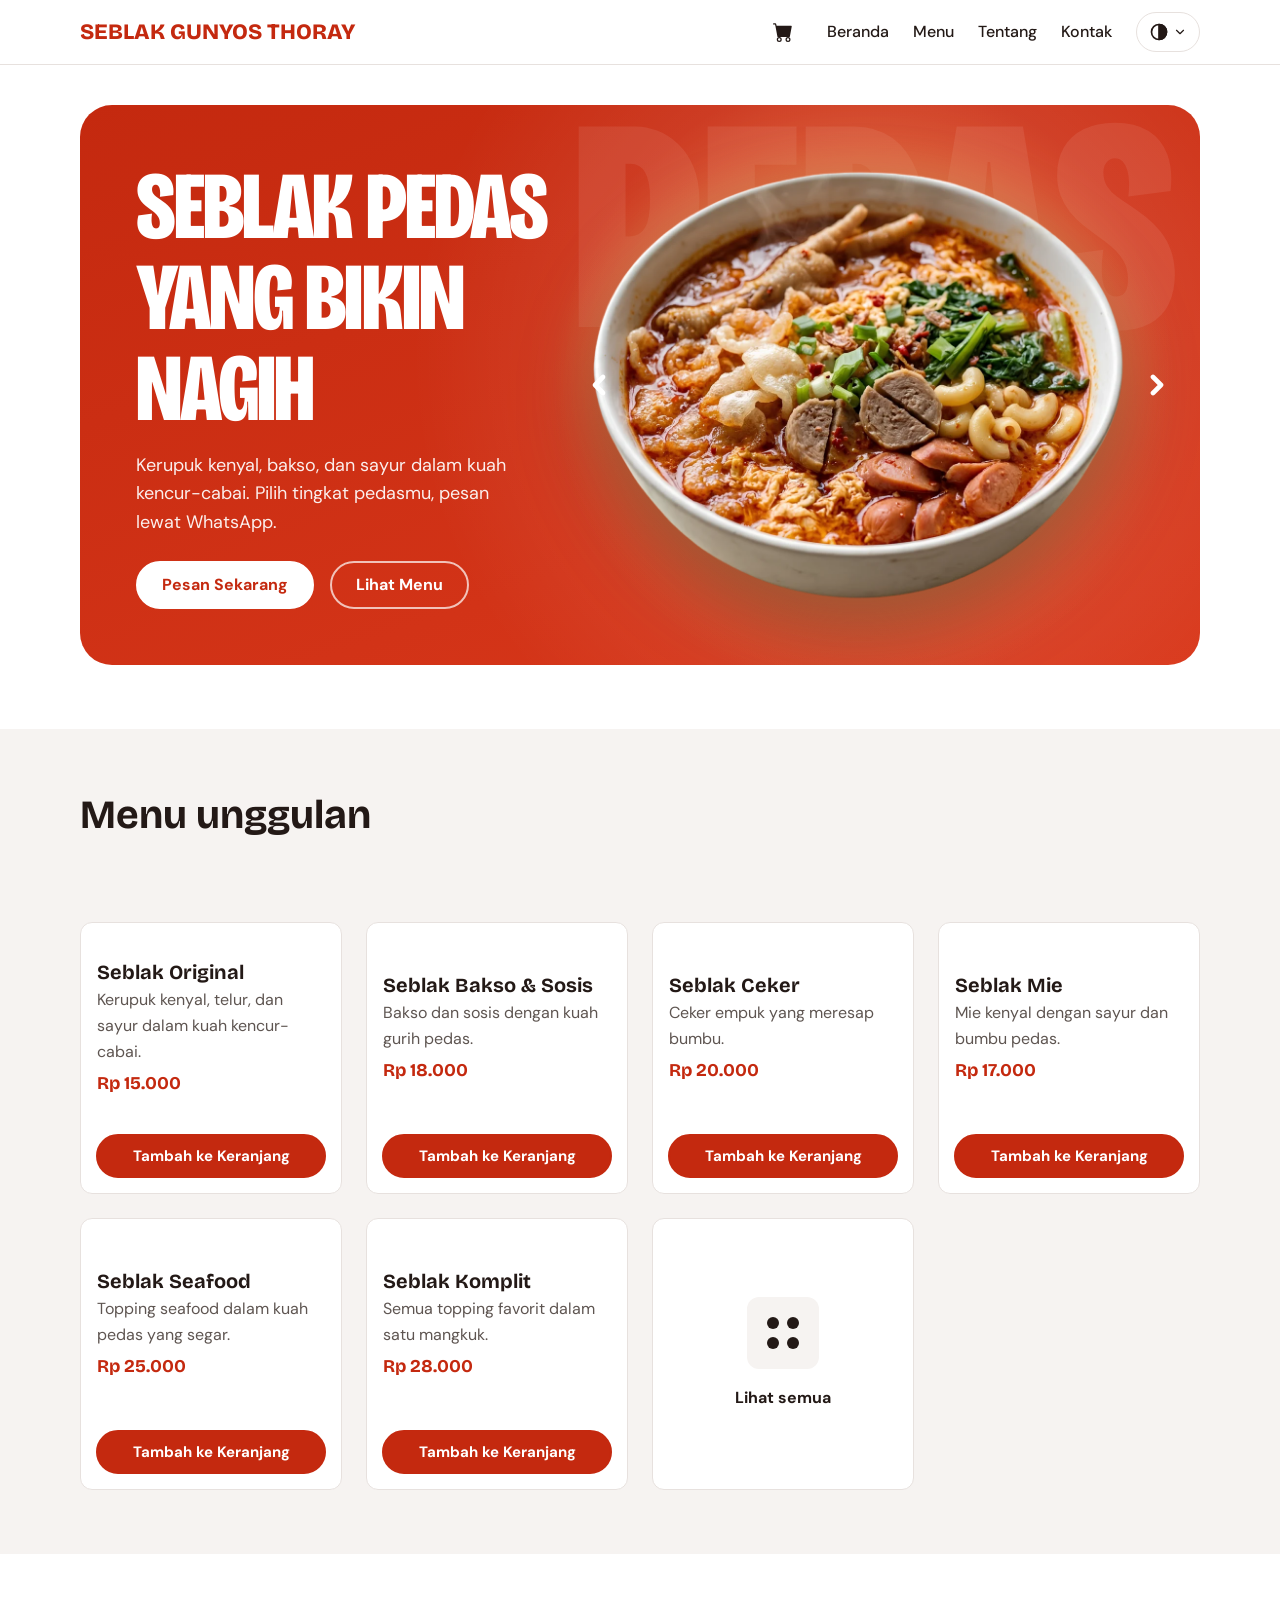
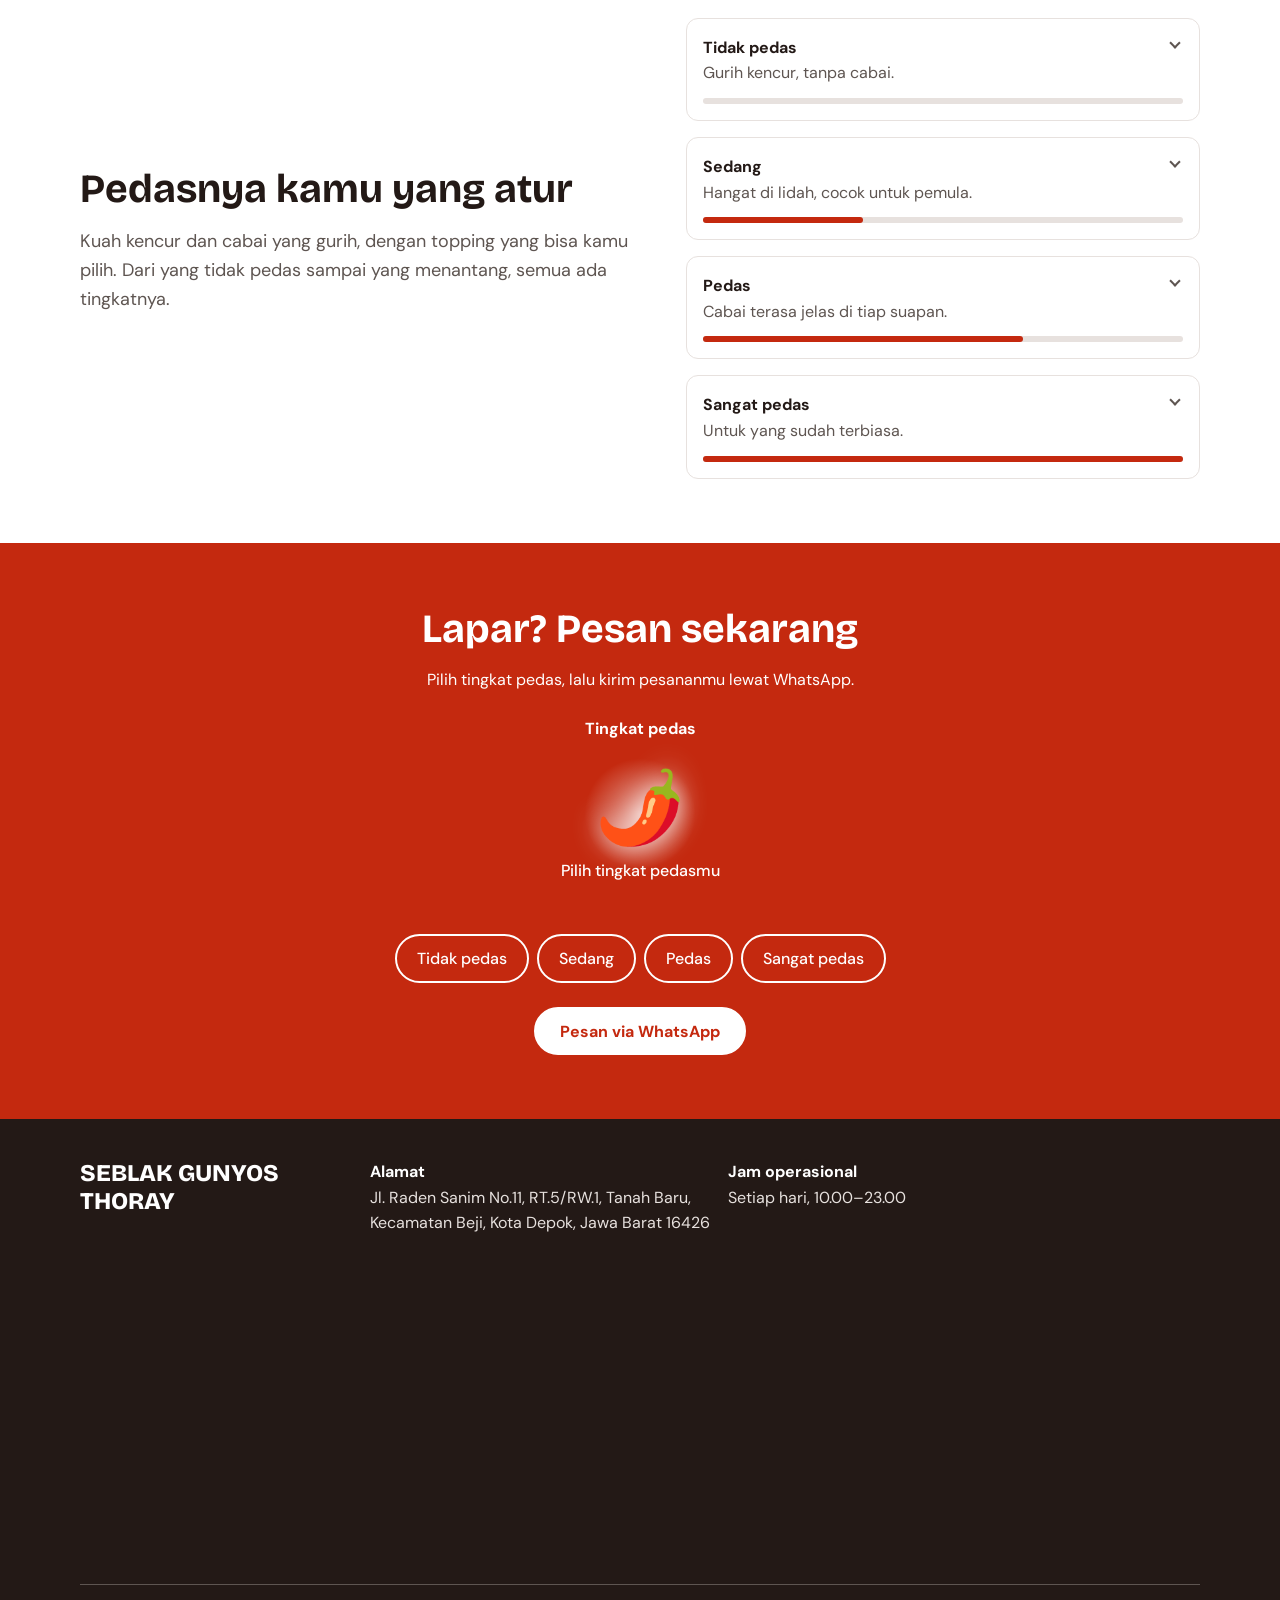
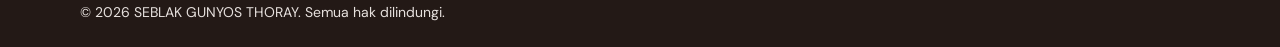
==== commit ea1f633b: "FIX CODE" ====
--- a/index.html
+++ b/index.html
@@ -12,8 +12,8 @@
   <link
     href="https://fonts.googleapis.com/css2?family=Bricolage+Grotesque:opsz,wdth,wght@12..96,75..100,200..800&family=DM+Sans:wght@400;500;700&display=swap"
     rel="stylesheet">
-  <link rel="stylesheet" href="style.css">
-  <link rel="stylesheet" href="Cart.css">
+  <link rel="stylesheet" href="./CSS/style.css">
+  <link rel="stylesheet" href="./CSS/Cart.css">
 </head>
 
 <body>
@@ -102,8 +102,8 @@
         </div> <!-- <div> teks ditutup di sini -->
 
         <!-- ============= UNTUK GAMBAR SVG ============= -->
-        <img class="hero-img" src="seblak-hero.webp" alt="Semangkuk seblak pedas dengan kerupuk dan bakso" width="800"
-          height="600">
+        <img class="hero-img" src="./IMAGES/Seblak Menu 1.webp" width="800" height="600">
+
 
       </div>
       </div>
@@ -169,10 +169,11 @@
     </div>
   </footer>
 
-  <script src="MENU-DATA.js"></script>
-  <script src="script.js"></script>
-  <script src="Cart.js"></script>
-  <script src="Reveal.js"></script>
+  <script src="./JavaScript/MENU-DATA.js"></script>
+  <script src="./JavaScript/script.js"></script>
+  <script src="./JavaScript/Cart.js"></script>
+  <script src="./JavaScript/Reveal.js"></script>
+
 </body>
 
 </html>
--- a/CSS/style.css
+++ b/CSS/style.css
@@ -0,0 +1,1386 @@
+/* ===== Variabel desain ===== */
+:root {
+  --red: #C4290F;
+  --red-dark: #9E1E08;
+  --ink: #231916;
+  --muted: #5E5551;
+  --line: #E7E1DE;
+  --soft: #F6F3F1;
+  --white: #fff;
+  --bg: #fff;
+
+  --font-head: 'Bricolage Grotesque', system-ui, sans-serif;
+  --font-body: 'DM Sans', system-ui, sans-serif;
+
+  --space-1: 0.5rem;
+  --space-2: 1rem;
+  --space-3: 1.5rem;
+  --space-4: 2.5rem;
+  --space-5: 4rem;
+
+  --radius: 12px;
+  --header-h: 64px;
+}
+
+/* ===== Dasar ===== */
+*,
+*::before,
+*::after {
+  box-sizing: border-box;
+}
+
+html {
+  scroll-padding-top: var(--header-h);
+}
+
+@media (prefers-reduced-motion: no-preference) {
+  html {
+    scroll-behavior: smooth;
+  }
+}
+
+body {
+  margin: 0;
+  font: 1rem/1.6 var(--font-body);
+  color: var(--ink);
+  background: var(--bg);
+}
+
+img {
+  display: block;
+  max-width: 100%;
+  height: auto;
+}
+
+a {
+  color: inherit;
+}
+
+p {
+  margin: 0 0 var(--space-2);
+}
+
+h1,
+h2,
+h3 {
+  margin: 0 0 var(--space-2);
+  font-family: var(--font-head);
+  line-height: 1.1;
+}
+
+h1 {
+  font-size: clamp(2.5rem, 9vw, 4.5rem);
+  letter-spacing: -0.02em;
+}
+
+h2 {
+  font-size: clamp(1.75rem, 5vw, 2.5rem);
+}
+
+h3 {
+  font-size: 1.25rem;
+  margin-bottom: 0.25rem;
+}
+
+:focus-visible {
+  outline: 3px solid var(--red);
+  outline-offset: 3px;
+}
+
+.container {
+  width: min(100% - 2rem, 70rem);
+  margin-inline: auto;
+}
+
+.section {
+  padding: var(--space-5) 0;
+}
+
+.section-soft {
+  background: var(--soft);
+}
+
+.lead {
+  max-width: 40rem;
+  color: var(--muted);
+  font-size: 1.125rem;
+}
+
+/* ===== Tombol ===== */
+.btn {
+  display: inline-flex;
+  align-items: center;
+  justify-content: center;
+  min-height: 48px;
+  padding: 0 1.5rem;
+  border: 2px solid var(--red);
+  border-radius: 999px;
+  font: 700 1rem var(--font-body);
+  text-decoration: none;
+  white-space: nowrap;
+  cursor: pointer;
+  transition: background-color 0.2s, color 0.2s;
+}
+
+.btn-primary {
+  background: var(--red);
+  color: var(--white);
+}
+
+.btn-primary:hover {
+  background: var(--red-dark);
+  border-color: var(--red-dark);
+}
+
+.btn-outline {
+  color: var(--red);
+}
+
+.btn-outline:hover {
+  background: var(--red);
+  color: var(--white);
+}
+
+.btn-light {
+  background: var(--white);
+  border-color: var(--white);
+  color: var(--red);
+}
+
+.btn-light:hover {
+  background: var(--soft);
+}
+
+/* ===== Navbar ===== */
+.site-header {
+  position: sticky;
+  top: 0;
+  z-index: 10;
+  background: var(--bg);
+  border-bottom: 1px solid var(--line);
+}
+
+.header-inner {
+  display: flex;
+  align-items: center;
+  gap: var(--space-1);
+  min-height: var(--header-h);
+}
+
+.logo {
+  margin-right: auto;
+  font: 800 1.125rem var(--font-head);
+  color: var(--red);
+  text-decoration: none;
+  white-space: nowrap;
+}
+
+.site-header .btn {
+  min-height: 40px;
+  padding: 0 0.75rem;
+  font-size: 0.875rem;
+}
+
+.nav {
+  position: absolute;
+  top: 100%;
+  left: 0;
+  right: 0;
+  display: none;
+  flex-direction: column;
+  padding: var(--space-1) var(--space-2);
+  background: var(--bg);
+  border-bottom: 1px solid var(--line);
+}
+
+.nav.is-open {
+  display: flex;
+}
+
+.nav a {
+  padding: 0.75rem 0;
+  font-weight: 500;
+  text-decoration: none;
+}
+
+.nav a:hover {
+  color: var(--red);
+}
+
+.nav-toggle {
+  display: grid;
+  place-items: center;
+  width: 44px;
+  height: 44px;
+  border: 1px solid var(--line);
+  border-radius: var(--radius);
+  background: var(--bg);
+  cursor: pointer;
+}
+
+.nav-toggle span,
+.nav-toggle span::before,
+.nav-toggle span::after {
+  width: 20px;
+  height: 2px;
+  background: var(--ink);
+}
+
+.nav-toggle span {
+  position: relative;
+}
+
+.nav-toggle span::before,
+.nav-toggle span::after {
+  content: '';
+  position: absolute;
+  left: 0;
+}
+
+.nav-toggle span::before {
+  top: -6px;
+}
+
+.nav-toggle span::after {
+  top: 6px;
+}
+
+/* ===== Hero ===== */
+.hero {
+  padding: var(--space-4) 0 var(--space-5);
+}
+
+.hero-inner {
+  display: grid;
+  gap: var(--space-4);
+  align-items: center;
+}
+
+.hero-img {
+  width: 100%;
+  aspect-ratio: 4 / 3;
+  object-fit: cover;
+  border-radius: calc(var(--radius) * 2);
+}
+
+.actions {
+  display: flex;
+  flex-wrap: wrap;
+  gap: var(--space-2);
+  margin-top: var(--space-3);
+}
+
+/* ===== Menu ===== */
+.grid {
+  display: grid;
+  gap: var(--space-3);
+  margin-top: var(--space-4);
+  grid-template-columns: repeat(auto-fill, minmax(min(100%, 16rem), 1fr));
+}
+
+/* ===== Menu: kartu terbalik saat disentuh kursor ===== */
+.card {
+  display: flex;
+  position: relative;
+  min-height: 15rem;
+  perspective: 1000px;
+}
+
+.card-body,
+.card img {
+  border: 1px solid var(--line);
+  border-radius: var(--radius);
+  backface-visibility: hidden;
+  -webkit-backface-visibility: hidden;
+  transition: transform 0.6s;
+}
+
+/* Sisi depan: tulisan */
+.card-body {
+  flex: 1;
+  display: flex;
+  flex-direction: column;
+  justify-content: center;
+  padding: var(--space-2);
+  background: var(--bg);
+}
+
+/* Sisi belakang: gambar */
+.card img {
+  position: absolute;
+  inset: 0;
+  width: 100%;
+  height: 100%;
+  object-fit: cover;
+  transform: rotateY(180deg);
+}
+
+.card:hover .card-body {
+  transform: rotateY(-180deg);
+}
+
+.card:hover img {
+  transform: rotateY(0);
+}
+
+@media (prefers-reduced-motion: reduce) {
+
+  .card-body,
+  .card img {
+    transition: none;
+  }
+}
+
+.card-body {
+  padding: var(--space-2);
+}
+
+.card-body p {
+  margin-bottom: var(--space-1);
+  color: var(--muted);
+}
+
+.card-body .price {
+  margin: 0;
+  font: 700 1.125rem var(--font-head);
+  color: var(--red);
+}
+
+/* ===== Tentang ===== */
+.about-inner {
+  display: grid;
+  gap: var(--space-4);
+  align-items: center;
+}
+
+.spice-list {
+  display: grid;
+  gap: var(--space-2);
+  margin: 0;
+  padding: 0;
+  list-style: none;
+}
+
+.spice-list li {
+  padding: var(--space-2);
+  border: 1px solid var(--line);
+  border-radius: var(--radius);
+}
+
+.spice-list strong {
+  display: block;
+}
+
+.spice-list p {
+  margin: 0;
+  color: var(--muted);
+}
+
+.heat {
+  display: block;
+  height: 6px;
+  margin-top: 0.75rem;
+  border-radius: 3px;
+  background: var(--line);
+}
+
+.heat::after {
+  content: '';
+  display: block;
+  height: 100%;
+  width: calc(var(--heat) * 100%);
+  border-radius: inherit;
+  background: var(--red);
+}
+
+/* ===== CTA ===== */
+.cta {
+  padding: var(--space-5) 0;
+  background: var(--red);
+  color: var(--white);
+  text-align: center;
+}
+
+.cta p {
+  max-width: 36rem;
+  margin-inline: auto;
+}
+
+.cta :focus-visible {
+  outline-color: var(--white);
+}
+
+.spice-picker {
+  margin: var(--space-3) 0;
+  padding: 0;
+  border: 0;
+}
+
+.spice-picker legend {
+  width: 100%;
+  margin-bottom: var(--space-2);
+  padding: 0;
+  font-weight: 700;
+  text-align: center;
+}
+
+#spice-options {
+  display: flex;
+  flex-wrap: wrap;
+  justify-content: center;
+  gap: var(--space-1);
+}
+
+.chip {
+  position: relative;
+  cursor: pointer;
+}
+
+.chip input {
+  position: absolute;
+  opacity: 0;
+}
+
+.chip span {
+  display: inline-block;
+  padding: 0.625rem 1.25rem;
+  border: 2px solid var(--white);
+  border-radius: 999px;
+  font-weight: 500;
+}
+
+.chip input:checked+span {
+  background: var(--white);
+  color: var(--red);
+  font-weight: 700;
+}
+
+.chip input:focus-visible+span {
+  outline: 3px solid var(--white);
+  outline-offset: 3px;
+}
+
+/* ===== Footer ===== */
+.site-footer {
+  --ink: #231916;
+  --line: #E7E1DE;
+  padding: var(--space-4) 0 var(--space-3);
+  background: var(--ink);
+  color: var(--line);
+}
+
+/* ...properti lama... */
+.site-footer a {
+  color: var(--white);
+}
+
+.site-footer strong {
+  color: var(--white);
+}
+
+.footer-grid {
+  display: grid;
+  gap: var(--space-2);
+  font-style: normal;
+}
+
+.footer-grid .site-footer {
+  --ink: #231916;
+  --line: #E7E1DE;
+}
+
+/* ...properti lama... */
+.footer-grid p {
+  margin: 0;
+}
+
+.footer-name {
+  font: 800 1.5rem var(--font-head);
+  color: var(--white);
+}
+
+.links {
+  display: flex;
+  flex-wrap: wrap;
+  gap: var(--space-2);
+}
+
+.copyright {
+  margin: var(--space-3) 0 0;
+  padding-top: var(--space-2);
+  border-top: 1px solid var(--muted);
+  font-size: 0.875rem;
+}
+
+/* ===== Tablet & desktop ===== */
+@media (min-width: 48rem) {
+  .header-inner {
+    gap: var(--space-3);
+  }
+
+  .logo {
+    font-size: 1.375rem;
+  }
+
+  .site-header .btn {
+    min-height: 44px;
+    padding: 0 1.25rem;
+    font-size: 1rem;
+  }
+
+  .nav {
+    position: static;
+    display: flex;
+    flex-direction: row;
+    gap: var(--space-3);
+    padding: 0;
+    border: 0;
+  }
+
+  .nav-toggle {
+    display: none;
+  }
+
+  .hero-inner,
+  .about-inner {
+    grid-template-columns: 1.1fr 1fr;
+  }
+
+  .footer-grid {
+    grid-template-columns: 1.2fr 1.5fr 1fr 1fr;
+  }
+}
+
+/* ===== Mode gelap ===== */
+:root[data-theme="dark"] {
+  --bg: #171210;
+  --ink: #F4EDEA;
+  --muted: #B8ADA8;
+  --line: #3A302C;
+  --soft: #211A17;
+  --red: #D93A1E;
+  color-scheme: dark;
+}
+
+/* ===== ICON ===== */
+
+/* ===== Pilihan tema (terang / gelap / otomatis) ===== */
+.icon {
+  width: 1.25rem;
+  height: 1.25rem;
+  flex-shrink: 0;
+  fill: none;
+  stroke: currentColor;
+  stroke-width: 2;
+  stroke-linecap: round;
+  stroke-linejoin: round;
+}
+
+.theme-menu {
+  position: relative;
+}
+
+.theme-toggle {
+  display: flex;
+  align-items: center;
+  gap: 0.25rem;
+  height: 40px;
+  padding: 0 0.75rem;
+  border: 1px solid var(--line);
+  border-radius: 999px;
+  background: var(--bg);
+  color: var(--ink);
+  cursor: pointer;
+  transition: color 0.2s, border-color 0.2s;
+}
+
+.theme-toggle:hover {
+  color: var(--red);
+  border-color: var(--red);
+}
+
+.theme-toggle .caret {
+  width: 0.875rem;
+  height: 0.875rem;
+}
+
+.theme-list {
+  position: absolute;
+  top: calc(100% + 0.5rem);
+  right: 0;
+  z-index: 20;
+  min-width: 10.5rem;
+  margin: 0;
+  padding: var(--space-1);
+  list-style: none;
+  background: var(--bg);
+  border: 1px solid var(--line);
+  border-radius: var(--radius);
+  box-shadow: 0 8px 24px rgb(0 0 0 / 0.15);
+}
+
+.theme-list button {
+  display: flex;
+  align-items: center;
+  gap: 0.75rem;
+  width: 100%;
+  padding: 0.625rem 0.75rem;
+  border: 0;
+  border-radius: 8px;
+  background: none;
+  color: inherit;
+  font: 500 1rem var(--font-body);
+  text-align: left;
+  cursor: pointer;
+}
+
+.theme-list button:hover {
+  background: var(--soft);
+}
+
+.theme-list button[aria-pressed="true"] {
+  background: var(--red);
+  color: var(--white);
+}
+
+.theme-list .check {
+  margin-left: auto;
+}
+
+.theme-list button[aria-pressed="false"] .check {
+  visibility: hidden;
+}
+
+/* ===== Kotak "Lihat semua" (ikon empat titik) ===== */
+.card-more {
+  display: flex;
+  flex-direction: column;
+  align-items: center;
+  justify-content: center;
+  gap: var(--space-2);
+  min-height: 15rem;
+  border: 1px solid var(--line);
+  border-radius: var(--radius);
+  background: var(--bg);
+  color: var(--ink);
+  font-weight: 700;
+  text-decoration: none;
+  transition: color 0.2s, border-color 0.2s;
+}
+
+.card-more:hover {
+  color: var(--red);
+  border-color: var(--red);
+}
+
+.dots {
+  display: grid;
+  grid-template-columns: repeat(2, 12px);
+  gap: 8px;
+  padding: 1.25rem;
+  border-radius: var(--radius);
+  background: var(--soft);
+}
+
+.dots span {
+  width: 12px;
+  height: 12px;
+  border-radius: 50%;
+  background: currentColor;
+}
+
+/* ===== Halaman semua menu ===== */
+.page-bar {
+  position: sticky;
+  top: 0;
+  z-index: 10;
+  display: flex;
+  align-items: center;
+  gap: var(--space-2);
+  padding: 0.75rem var(--space-2);
+  background: var(--bg);
+  border-bottom: 1px solid var(--line);
+}
+
+.back {
+  display: grid;
+  place-items: center;
+  width: 40px;
+  height: 40px;
+  border-radius: 50%;
+  color: inherit;
+}
+
+.back:hover {
+  color: var(--red);
+}
+
+.back svg {
+  width: 24px;
+  height: 24px;
+  fill: none;
+  stroke: currentColor;
+  stroke-width: 2;
+  stroke-linecap: round;
+  stroke-linejoin: round;
+}
+
+.page-title {
+  margin: 0;
+  font-size: 1.25rem;
+}
+
+.page-main {
+  padding: var(--space-3) 0 var(--space-5);
+}
+
+.page-main .grid {
+  margin-top: var(--space-2);
+}
+
+.search {
+  width: 100%;
+  height: 48px;
+  padding: 0 1.25rem;
+  border: 1px solid var(--line);
+  border-radius: 999px;
+  background: var(--bg);
+  color: var(--ink);
+  font: 1rem var(--font-body);
+}
+
+.filters {
+  display: flex;
+  gap: var(--space-1);
+  padding: var(--space-2) 0;
+  overflow-x: auto;
+}
+
+.filter {
+  flex-shrink: 0;
+  padding: 0.5rem 1rem;
+  border: 1px solid var(--line);
+  border-radius: 999px;
+  background: var(--bg);
+  color: var(--ink);
+  font: 500 1rem var(--font-body);
+  cursor: pointer;
+}
+
+.filter[aria-pressed="true"] {
+  background: var(--red);
+  border-color: var(--red);
+  color: var(--white);
+}
+
+.empty {
+  color: var(--muted);
+}
+
+.page-cta {
+  margin-top: var(--space-4);
+  text-align: center;
+}
+
+/* ===== Ikon burger menjadi silang saat menu terbuka ===== */
+.nav-toggle {
+  transition: border-color 0.3s;
+}
+
+.nav-toggle span,
+.nav-toggle span::before,
+.nav-toggle span::after {
+  transition: transform 0.3s ease, top 0.3s ease, background-color 0.3s ease;
+}
+
+.nav-toggle[aria-expanded="true"] {
+  border-color: var(--red);
+}
+
+.nav-toggle[aria-expanded="true"] span {
+  background: transparent;
+  /* garis tengah hilang */
+}
+
+.nav-toggle[aria-expanded="true"] span::before,
+.nav-toggle[aria-expanded="true"] span::after {
+  top: 0;
+  background: var(--red);
+}
+
+.nav-toggle[aria-expanded="true"] span::before {
+  transform: rotate(45deg);
+}
+
+.nav-toggle[aria-expanded="true"] span::after {
+  transform: rotate(-45deg);
+}
+
+@media (prefers-reduced-motion: reduce) {
+
+  .nav-toggle,
+  .nav-toggle span,
+  .nav-toggle span::before,
+  .nav-toggle span::after {
+    transition: none;
+  }
+}
+
+/* ===== Peta lokasi ===== */
+.map {
+  margin-top: var(--space-3);
+}
+
+.map iframe {
+  display: block;
+  width: 100%;
+  height: 300px;
+  border: 0;
+  border-radius: var(--radius);
+}
+
+/* ===== Kotak tingkat pedas yang interaktif ===== */
+.spice-list li {
+  position: relative;
+  transition: transform 0.3s ease, box-shadow 0.3s ease, border-color 0.3s ease;
+}
+
+.spice-list li:hover {
+  border-color: var(--red);
+  transform: translateY(-2px);
+}
+
+/* Panah kecil sebagai petunjuk bahwa kotak bisa dibuka */
+.spice-list li::after {
+  content: '';
+  position: absolute;
+  top: 1.25rem;
+  right: 1.25rem;
+  width: 0.5rem;
+  height: 0.5rem;
+  border: solid var(--muted);
+  border-width: 0 2px 2px 0;
+  transform: rotate(45deg);
+  transition: transform 0.3s ease;
+  pointer-events: none;
+}
+
+/* Tombol transparan yang menutupi seluruh kotak */
+.spice-toggle {
+  position: absolute;
+  inset: 0;
+  border: 0;
+  border-radius: inherit;
+  background: none;
+  cursor: pointer;
+}
+
+/* Kotak terbuka: menonjol dan bersinar di belakangnya (makin pedas, makin kuat) */
+.spice-list li.is-open {
+  border-color: var(--red);
+  transform: translateY(-4px) scale(1.02);
+  box-shadow:
+    0 12px 28px rgb(0 0 0 / 0.18),
+    0 0 calc(18px + var(--heat) * 30px) calc(2px + var(--heat) * 6px) color-mix(in srgb, var(--red) calc(30% + var(--heat) * 40%), transparent);
+}
+
+.spice-list li.is-open::after {
+  transform: rotate(225deg);
+}
+
+/* Panel risiko yang meluncur ke bawah */
+.spice-risk {
+  display: grid;
+  grid-template-rows: 0fr;
+  transition: grid-template-rows 0.35s ease;
+}
+
+.spice-risk>div {
+  min-height: 0;
+  overflow: hidden;
+}
+
+.spice-list li.is-open .spice-risk {
+  grid-template-rows: 1fr;
+}
+
+.spice-risk p {
+  margin-top: var(--space-2);
+  padding-top: var(--space-2);
+  border-top: 1px dashed var(--line);
+}
+
+.risk-label {
+  display: block;
+  margin-bottom: 0.25rem;
+  font-weight: 700;
+  color: var(--red);
+}
+
+@media (prefers-reduced-motion: reduce) {
+
+  .spice-list li,
+  .spice-list li::after,
+  .spice-risk {
+    transition: none;
+  }
+}
+
+/* ===== Chip tingkat pedas: menonjol dan bersinar saat dipilih ===== */
+.chip span {
+  transition: transform 0.5s ease, box-shadow 0.5s ease, background-color 0.5s ease, color 0.5s ease;
+}
+
+.chip:hover span {
+  transform: translateY(-2px);
+}
+
+.chip input:checked+span {
+  transform: translateY(-4px) scale(1.08);
+  box-shadow:
+    0 0 0 4px rgb(255 255 255 / 0.25),
+    0 0 26px 8px rgb(255 232 160 / 0.7);
+}
+
+/* ===== Panggung emoji ===== */
+.mood {
+  --glow: 255 255 255;
+  --glow-size: 14px;
+  position: relative;
+  display: flex;
+  flex-direction: column;
+  align-items: center;
+  min-height: 10rem;
+  margin-bottom: var(--space-2);
+}
+
+.mood[data-level="0"] {
+  --glow: 255 240 170;
+  --glow-size: 12px;
+}
+
+.mood[data-level="1"] {
+  --glow: 255 214 120;
+  --glow-size: 18px;
+}
+
+.mood[data-level="2"] {
+  --glow: 255 170 90;
+  --glow-size: 24px;
+}
+
+.mood[data-level="3"] {
+  --glow: 255 215 60;
+  --glow-size: 34px;
+}
+
+/* Cahaya berdenyut di belakang emoji */
+.mood::before {
+  content: '';
+  position: absolute;
+  top: 0;
+  left: calc(50% - 3.5rem);
+  width: 7rem;
+  height: 7rem;
+  border-radius: 50%;
+  background: radial-gradient(circle, rgb(var(--glow) / 0.55) 0%, transparent 70%);
+  animation: mood-glow 3s ease-in-out infinite;
+}
+
+.mood-emoji {
+  position: relative;
+  font-size: 4.5rem;
+  line-height: 1.4;
+  filter: drop-shadow(0 0 var(--glow-size) rgb(var(--glow) / 0.9));
+  animation: mood-float 4s ease-in-out infinite;
+}
+
+.mood-text {
+  margin: 0;
+  font-weight: 500;
+  animation: mood-fade 1s ease-out both;
+}
+
+/* Muncul dengan "pop", lalu bergerak pelan sesuai tingkat pedas */
+.mood[data-level="0"] .mood-emoji {
+  animation: mood-pop 1.1s ease-out, mood-float 4s ease-in-out 1.1s infinite;
+}
+
+.mood[data-level="1"] .mood-emoji {
+  animation: mood-pop 1.1s ease-out, mood-bounce 3s ease-in-out 1.1s infinite;
+}
+
+.mood[data-level="2"] .mood-emoji {
+  animation: mood-pop 1.1s ease-out, mood-wobble 2.6s ease-in-out 1.1s infinite;
+}
+
+.mood[data-level="3"] .mood-emoji {
+  animation: mood-pop 1.1s ease-out, mood-shake 2s ease-in-out 1.1s infinite;
+}
+
+@keyframes mood-pop {
+  0% {
+    transform: scale(0.3) rotate(-12deg);
+    opacity: 0;
+  }
+
+  60% {
+    transform: scale(1.25) rotate(4deg);
+    opacity: 1;
+  }
+
+  100% {
+    transform: scale(1) rotate(0);
+    opacity: 1;
+  }
+}
+
+@keyframes mood-float {
+
+  0%,
+  100% {
+    transform: translateY(0);
+  }
+
+  50% {
+    transform: translateY(-10px);
+  }
+}
+
+@keyframes mood-bounce {
+
+  0%,
+  100% {
+    transform: translateY(0) rotate(0);
+  }
+
+  25% {
+    transform: translateY(-12px) rotate(-6deg);
+  }
+
+  75% {
+    transform: translateY(-12px) rotate(6deg);
+  }
+}
+
+@keyframes mood-wobble {
+
+  0%,
+  100% {
+    transform: translateX(0) rotate(0);
+  }
+
+  25% {
+    transform: translateX(-6px) rotate(-5deg);
+  }
+
+  75% {
+    transform: translateX(6px) rotate(5deg);
+  }
+}
+
+@keyframes mood-shake {
+
+  0%,
+  100% {
+    transform: translate(0, 0) rotate(0) scale(1);
+  }
+
+  20% {
+    transform: translate(-5px, -3px) rotate(-6deg) scale(1.08);
+  }
+
+  40% {
+    transform: translate(5px, 2px) rotate(6deg) scale(1.1);
+  }
+
+  60% {
+    transform: translate(-4px, 3px) rotate(-4deg) scale(1.08);
+  }
+
+  80% {
+    transform: translate(4px, -2px) rotate(4deg) scale(1.1);
+  }
+}
+
+@keyframes mood-glow {
+
+  0%,
+  100% {
+    transform: scale(0.9);
+    opacity: 0.7;
+  }
+
+  50% {
+    transform: scale(1.2);
+    opacity: 1;
+  }
+}
+
+@keyframes mood-fade {
+  from {
+    opacity: 0;
+    transform: translateY(8px);
+  }
+
+  to {
+    opacity: 1;
+    transform: none;
+  }
+}
+
+@media (prefers-reduced-motion: reduce) {
+  .chip span {
+    transition: none;
+  }
+
+  .mood::before,
+  .mood .mood-emoji,
+  .mood[data-level] .mood-emoji,
+  .mood .mood-text {
+    animation: none;
+  }
+}
+
+/* ===== Animasi muncul saat di-scroll ===== */
+.reveal {
+  opacity: 0;
+}
+
+.reveal.is-visible {
+  opacity: 1;
+  animation: reveal-up 1.1s ease-out backwards;
+  animation-delay: var(--delay, 0s);
+}
+
+@keyframes reveal-up {
+  from { opacity: 0; transform: translateY(40px); }
+  to   { opacity: 1; transform: none; }
+}
+
+@media (prefers-reduced-motion: reduce) {
+  .reveal,
+  .reveal.is-visible {
+    opacity: 1;
+    animation: none;
+  }
+}
+
+/* ===== Hero ala kartu besar (terinspirasi referensi) ===== */
+.hero-inner {
+  position: relative;
+  overflow: hidden;
+  padding: clamp(1.5rem, 5vw, 3.5rem);
+  border-radius: 24px;
+  background:
+    radial-gradient(circle at 72% 45%, rgb(255 255 255 / 0.2), transparent 55%),
+    linear-gradient(160deg, var(--red) 0%, #D9381B 100%);
+  color: var(--white);
+}
+
+/* Kata besar yang samar di belakang */
+.hero-inner::before {
+  content: 'PEDAS';
+  content: 'PEDAS' / '';
+  position: absolute;
+  top: -0.1em;
+  right: 2%;
+  z-index: 0;
+  font: 800 clamp(7rem, 26vw, 19rem) / 1 var(--font-head);
+  font-stretch: 75%;
+  color: rgb(255 255 255 / 0.08);
+  pointer-events: none;
+}
+
+.hero-inner > * {
+  position: relative;
+  z-index: 1;
+}
+
+/* Judul besar, kapital, dan ramping */
+.hero h1 {
+  font-size: clamp(2.75rem, 9vw, 6rem);
+  font-weight: 800;
+  font-stretch: 75%;
+  line-height: 0.95;
+  text-transform: uppercase;
+}
+
+.hero .lead {
+  color: rgb(255 255 255 / 0.92);
+}
+
+/* Tombol putih berbentuk pil */
+.hero .btn-primary {
+  background: var(--white);
+  border-color: var(--white);
+  color: var(--red);
+}
+
+.hero .btn-primary:hover {
+  background: rgb(255 255 255 / 0.88);
+  border-color: transparent;
+}
+
+.hero .btn-outline {
+  border-color: rgb(255 255 255 / 0.7);
+  color: var(--white);
+}
+
+.hero .btn-outline:hover {
+  background: var(--white);
+  border-color: var(--white);
+  color: var(--red);
+}
+
+/* Foto besar tanpa bingkai, dengan bayangan */
+.hero-img {
+  z-index: 2;
+  aspect-ratio: 4 / 3;
+  object-fit: contain;
+  border-radius: 0;
+  filter: drop-shadow(0 28px 36px rgb(0 0 0 / 0.35));
+}
+
+@media (min-width: 48rem) {
+  .hero-inner {
+    border-radius: 32px;
+  }
+
+  /* Foto bergeser ke kiri dan menimpa sebagian judul */
+  .hero-img {
+    translate: -8% 0;
+    scale: 1.12;
+  }
+}
+
+/* ===== Foto hero: di kanan, besar, melayang pelan, dan bersinar ===== */
+.hero-img {
+  --shift: 0%;
+  translate: var(--shift) 0;
+  filter:
+    drop-shadow(0 26px 30px rgb(0 0 0 / 0.35))
+    drop-shadow(0 0 22px rgb(255 190 110 / 0.45));
+  animation: hero-float 7s ease-in-out infinite;
+}
+
+/* Saat animasi scroll aktif: muncul dulu, lalu melayang */
+.hero-img.reveal.is-visible {
+  animation: reveal-up 1.1s ease-out backwards, hero-float 7s ease-in-out 1.1s infinite;
+}
+
+@keyframes hero-float {
+  0%, 100% { translate: var(--shift) 0;     rotate: -1.5deg; }
+  50%      { translate: var(--shift) -16px; rotate: 1.5deg; }
+}
+
+@media (min-width: 48rem) {
+  /* Teks di kolom kiri, foto di kolom kanan */
+  .hero-inner > div {
+    grid-column: 1;
+    grid-row: 1;
+  }
+
+  .hero-img {
+    grid-column: 2;
+    grid-row: 1;
+    --shift: -12%; /* makin negatif, makin menimpa judul */
+    scale: 1.25;   /* ukuran foto */
+  }
+
+  /* Paragraf dibatasi agar tidak tertutup foto */
+  .hero .lead {
+    max-width: 24rem;
+  }
+
+  /* Cahaya hangat berdenyut di belakang foto */
+  .hero-inner::after {
+    content: '';
+    position: absolute;
+    top: 50%;
+    right: 2%;
+    z-index: 0;
+    width: 56%;
+    aspect-ratio: 1;
+    translate: 0 -50%;
+    border-radius: 50%;
+    background: radial-gradient(circle, rgb(255 214 140 / 0.55) 0%, rgb(255 160 90 / 0.25) 45%, transparent 70%);
+    pointer-events: none;
+    animation: hero-glow 5s ease-in-out infinite;
+  }
+}
+
+@keyframes hero-glow {
+  0%, 100% { opacity: 0.7; scale: 0.92; }
+  50%      { opacity: 1;   scale: 1.08; }
+}
+
+@media (prefers-reduced-motion: reduce) {
+  .hero-img,
+  .hero-img.reveal.is-visible,
+  .hero-inner::after {
+    animation: none;
+  }
+}
+
+/* ===== Tombol panah slider foto hero ===== */
+.hero-arrow {
+  position: absolute;
+  z-index: 3;
+  bottom: 1rem;
+  display: grid;
+  place-items: center;
+  width: 52px;
+  height: 52px;
+  padding: 0;
+  border: 0;
+  border-radius: 50%;
+  background: transparent;
+  color: var(--white);
+  cursor: pointer;
+  transition: background-color 0.3s, scale 0.2s;
+}
+
+.hero-arrow:hover {
+  background: rgb(255 255 255 / 0.2);
+}
+
+.hero-arrow:active {
+  scale: 0.92;
+}
+
+.hero-arrow:focus-visible {
+  outline-color: var(--white);
+}
+
+.hero-arrow svg {
+  width: 2rem;
+  height: 2rem;
+  fill: none;
+  stroke: currentColor;
+  stroke-width: 3.5;
+  stroke-linecap: round;
+  stroke-linejoin: round;
+}
+
+.hero-prev { left: 0.75rem; }
+.hero-next { right: 0.75rem; }
+
+/* Desktop: panah di kiri dan kanan foto, di tengah tinggi kartu */
+@media (min-width: 48rem) {
+  .hero-arrow {
+    top: 50%;
+    bottom: auto;
+    translate: 0 -50%;
+  }
+
+  .hero-prev { left: 44%; }   /* geser angka ini untuk memindahkan panah kiri */
+  .hero-next { right: 1.5%; }
+}
+
+@media (prefers-reduced-motion: reduce) {
+  .hero-arrow {
+    transition: none;
+  }
+}
+
--- a/CSS/Cart.css
+++ b/CSS/Cart.css
@@ -0,0 +1,670 @@
+/* ===== Keranjang belanja: dimuat SETELAH style.css ===== */
+
+/* Ikon keranjang di navbar */
+.cart-btn {
+  position: relative;
+  display: grid;
+  place-items: center;
+  flex-shrink: 0;
+  width: 40px;
+  height: 40px;
+  padding: 0;
+  border: 0;
+  border-radius: 50%;
+  background: transparent;
+  color: var(--ink);
+  cursor: pointer;
+  transition: color 0.2s, background-color 0.2s;
+}
+
+.cart-btn:hover {
+  color: var(--red);
+  background: var(--soft);
+}
+
+.cart-btn svg {
+  width: 20px;
+  height: 20px;
+}
+
+.page-bar .cart-btn {
+  margin-left: auto;
+}
+
+.cart-badge {
+  position: absolute;
+  top: -2px;
+  right: -4px;
+  min-width: 18px;
+  height: 18px;
+  padding: 0 5px;
+  border: 2px solid var(--bg);
+  border-radius: 999px;
+  box-sizing: content-box;
+  background: var(--red);
+  color: var(--white);
+  font: 700 0.6875rem/18px var(--font-body);
+  text-align: center;
+}
+
+.cart-badge[hidden] {
+  display: none;
+}
+
+.cart-badge.bump {
+  animation: cart-bump 0.5s ease;
+}
+
+.cart-btn.bump svg {
+  animation: cart-wiggle 0.5s ease;
+}
+
+@keyframes cart-bump {
+  40% { scale: 1.5; }
+}
+
+@keyframes cart-wiggle {
+  25% { rotate: -14deg; }
+  60% { rotate: 10deg; }
+}
+
+/* Tombol "Tambah ke Keranjang" di setiap kartu menu (selalu terlihat, tidak ikut terbalik) */
+.card {
+  min-height: 17rem;
+}
+
+.card-body {
+  padding-bottom: 4.75rem;
+}
+
+.card-more {
+  min-height: 17rem;
+}
+
+.btn-add {
+  position: absolute;
+  z-index: 3;
+  right: var(--space-2);
+  bottom: var(--space-2);
+  left: var(--space-2);
+  min-height: 44px;
+  font-size: 0.9375rem;
+}
+
+.btn-add.is-added {
+  animation: cart-pop 0.4s ease;
+}
+
+@keyframes cart-pop {
+  50% { scale: 1.05; }
+}
+
+/* Panel samping dari kanan */
+.cart-overlay {
+  position: fixed;
+  inset: 0;
+  z-index: 40;
+  background: rgb(0 0 0 / 0.55);
+  opacity: 0;
+  pointer-events: none;
+  transition: opacity 0.35s ease;
+}
+
+.cart-drawer {
+  position: fixed;
+  top: 0;
+  right: 0;
+  bottom: 0;
+  z-index: 50;
+  display: flex;
+  flex-direction: column;
+  width: min(100%, 26rem);
+  background: var(--bg);
+  border-left: 1px solid var(--line);
+  box-shadow: -12px 0 32px rgb(0 0 0 / 0.3);
+  translate: 100% 0;
+  visibility: hidden;
+  transition: translate 0.4s cubic-bezier(0.22, 1, 0.36, 1), visibility 0s 0.4s;
+}
+
+.cart-open {
+  overflow: hidden;
+}
+
+.cart-open .cart-overlay {
+  opacity: 1;
+  pointer-events: auto;
+}
+
+.cart-open .cart-drawer {
+  translate: 0 0;
+  visibility: visible;
+  transition: translate 0.4s cubic-bezier(0.22, 1, 0.36, 1), visibility 0s;
+}
+
+.cart-head {
+  display: flex;
+  align-items: center;
+  justify-content: space-between;
+  padding: var(--space-2) var(--space-3);
+  border-bottom: 1px solid var(--line);
+}
+
+.cart-head h2 {
+  margin: 0;
+  font-size: 1.375rem;
+}
+
+.cart-close,
+.cart-remove {
+  display: grid;
+  place-items: center;
+  width: 40px;
+  height: 40px;
+  padding: 0;
+  border: 0;
+  border-radius: 50%;
+  background: none;
+  color: inherit;
+  cursor: pointer;
+}
+
+.cart-close:hover,
+.cart-remove:hover {
+  color: var(--red);
+  background: var(--soft);
+}
+
+.cart-close svg,
+.cart-remove svg {
+  width: 20px;
+  height: 20px;
+  fill: none;
+  stroke: currentColor;
+  stroke-width: 2;
+  stroke-linecap: round;
+  stroke-linejoin: round;
+}
+
+.cart-body {
+  flex: 1;
+  padding: var(--space-2) var(--space-3);
+  overflow-y: auto;
+}
+
+.cart-empty {
+  margin: var(--space-5) 0;
+  color: var(--muted);
+  text-align: center;
+}
+
+.cart-empty::before {
+  content: '🛒';
+  display: block;
+  margin-bottom: var(--space-1);
+  font-size: 2.5rem;
+}
+
+.cart-list {
+  margin: 0;
+  padding: 0;
+  list-style: none;
+}
+
+.cart-line {
+  display: grid;
+  grid-template-columns: 64px 1fr auto;
+  gap: var(--space-2);
+  padding: var(--space-2) 0;
+  border-bottom: 1px solid var(--line);
+  animation: cart-in 0.35s ease backwards;
+}
+
+@keyframes cart-in {
+  from { opacity: 0; translate: 16px 0; }
+}
+
+.cart-thumb {
+  display: grid;
+  place-items: center;
+  width: 64px;
+  height: 64px;
+  overflow: hidden;
+  border-radius: var(--radius);
+  background: var(--soft);
+}
+
+.cart-thumb::before {
+  content: '🍜';
+  grid-area: 1 / 1;
+  font-size: 1.5rem;
+}
+
+.cart-thumb img {
+  grid-area: 1 / 1;
+  width: 100%;
+  height: 100%;
+  object-fit: cover;
+}
+
+.cart-info {
+  display: flex;
+  flex-direction: column;
+  gap: 0.25rem;
+  min-width: 0;
+}
+
+.cart-unit {
+  color: var(--muted);
+  font-size: 0.875rem;
+}
+
+.cart-qty {
+  display: inline-flex;
+  align-items: center;
+  align-self: flex-start;
+  border: 1px solid var(--line);
+  border-radius: 999px;
+}
+
+.cart-qty button {
+  width: 32px;
+  height: 32px;
+  border: 0;
+  border-radius: 50%;
+  background: none;
+  color: inherit;
+  font: 700 1.125rem var(--font-body);
+  cursor: pointer;
+}
+
+.cart-qty button:hover {
+  color: var(--red);
+}
+
+.cart-qty span {
+  min-width: 1.75rem;
+  font-weight: 700;
+  text-align: center;
+}
+
+.cart-side {
+  display: flex;
+  flex-direction: column;
+  align-items: flex-end;
+  justify-content: space-between;
+}
+
+.cart-foot {
+  padding: var(--space-2) var(--space-3) var(--space-3);
+  border-top: 1px solid var(--line);
+}
+
+.cart-total {
+  display: flex;
+  align-items: baseline;
+  justify-content: space-between;
+  margin-bottom: var(--space-2);
+}
+
+.cart-total strong {
+  font: 800 1.5rem var(--font-head);
+  color: var(--red);
+}
+
+.cart-actions {
+  display: grid;
+  grid-template-columns: 1fr 1fr;
+  gap: var(--space-1);
+}
+
+.cart-actions .btn {
+  padding: 0 var(--space-1);
+  font-size: 0.9375rem;
+}
+
+.cart-actions .btn:disabled {
+  opacity: 0.45;
+  cursor: not-allowed;
+}
+
+.cart-drawer :focus-visible {
+  outline-offset: 2px;
+}
+
+/* Notifikasi singkat saat produk ditambahkan */
+.cart-toast {
+  position: fixed;
+  bottom: var(--space-3);
+  left: 50%;
+  z-index: 60;
+  padding: 0.625rem 1.25rem;
+  border-radius: 999px;
+  background: var(--red);
+  color: var(--white);
+  font-weight: 700;
+  pointer-events: none;
+  opacity: 0;
+  translate: -50% 16px;
+  transition: opacity 0.3s ease, translate 0.3s ease;
+}
+
+.cart-toast.show {
+  opacity: 1;
+  translate: -50% 0;
+}
+
+@media (prefers-reduced-motion: reduce) {
+  .cart-overlay,
+  .cart-drawer,
+  .cart-open .cart-drawer,
+  .cart-toast {
+    transition: none;
+  }
+
+  .cart-badge.bump,
+  .cart-btn.bump svg,
+  .btn-add.is-added,
+  .cart-line {
+    animation: none;
+  }
+}
+
+/* ===== Kolom nama lengkap di panel keranjang ===== */
+.cart-name {
+  margin-bottom: var(--space-2);
+}
+
+.cart-name[hidden] {
+  display: none;
+}
+
+.cart-name label {
+  display: block;
+  margin-bottom: 0.25rem;
+  font-size: 0.875rem;
+  font-weight: 700;
+}
+
+.cart-name input {
+  width: 100%;
+  height: 44px;
+  padding: 0 var(--space-2);
+  border: 1px solid var(--line);
+  border-radius: var(--radius);
+  background: var(--bg);
+  color: var(--ink);
+  font: 1rem var(--font-body);
+}
+
+.cart-name input[aria-invalid="true"] {
+  border-color: var(--red);
+}
+
+.cart-error {
+  margin: 0.25rem 0 0;
+  color: var(--red);
+  font-size: 0.875rem;
+}
+
+/* ===== Struk pesanan beranimasi ===== */
+.receipt-modal {
+  position: fixed;
+  inset: 0;
+  z-index: 70;
+  display: grid;
+  place-items: center;
+  padding: var(--space-2);
+  overflow-y: auto;
+  background: rgb(0 0 0 / 0.7);
+  opacity: 0;
+  visibility: hidden;
+  transition: opacity 0.35s ease, visibility 0s 0.35s;
+}
+
+.receipt-open {
+  overflow: hidden;
+}
+
+.receipt-open .receipt-modal {
+  opacity: 1;
+  visibility: visible;
+  transition: opacity 0.35s ease, visibility 0s;
+}
+
+.receipt-paper {
+  position: relative;
+  width: min(100%, 24rem);
+  padding: var(--space-3);
+  border-radius: 8px;
+  background: #fff;
+  color: #231916;
+  font-variant-numeric: tabular-nums;
+  box-shadow: 0 24px 60px rgb(0 0 0 / 0.5);
+}
+
+/* Struk "tercetak" dari atas ke bawah */
+.receipt-open .receipt-paper {
+  animation: receipt-print 1.6s cubic-bezier(0.22, 0.61, 0.36, 1) backwards;
+}
+
+@keyframes receipt-print {
+  from { clip-path: inset(-60px -60px 100% -60px); translate: 0 -24px; }
+  to   { clip-path: inset(-60px); translate: 0 0; }
+}
+
+.receipt-paper .cart-close {
+  position: absolute;
+  top: 0.5rem;
+  right: 0.5rem;
+}
+
+.receipt-paper .cart-close:hover {
+  background: #f1ece9;
+}
+
+.receipt-head {
+  display: flex;
+  flex-direction: column;
+  align-items: center;
+  gap: 0.125rem;
+  margin-bottom: var(--space-2);
+  text-align: center;
+}
+
+.receipt-head strong {
+  font: 800 1.25rem var(--font-head);
+  color: #C4290F;
+}
+
+.receipt-head span {
+  color: #5E5551;
+  font-size: 0.75rem;
+  letter-spacing: 0.12em;
+}
+
+.receipt-meta {
+  display: grid;
+  gap: 0.25rem;
+  margin: 0 0 var(--space-2);
+  font-size: 0.875rem;
+}
+
+.receipt-meta div {
+  display: flex;
+  justify-content: space-between;
+  gap: var(--space-2);
+}
+
+.receipt-meta dt {
+  color: #5E5551;
+}
+
+.receipt-meta dd {
+  margin: 0;
+  font-weight: 700;
+  text-align: right;
+}
+
+.receipt-items {
+  display: grid;
+  gap: var(--space-1);
+  margin: 0;
+  padding: var(--space-2) 0;
+  border-block: 1px dashed #b9aea8;
+  list-style: none;
+}
+
+.receipt-items li {
+  display: grid;
+  grid-template-columns: 1fr auto;
+  column-gap: var(--space-2);
+  animation: receipt-line 0.5s ease backwards;
+  animation-delay: calc(0.7s + var(--n) * 0.15s);
+}
+
+.r-name {
+  grid-column: 1 / -1;
+  font-weight: 700;
+}
+
+.r-calc {
+  color: #5E5551;
+  font-size: 0.875rem;
+}
+
+.r-sub {
+  font-weight: 700;
+}
+
+.receipt-total {
+  display: flex;
+  align-items: baseline;
+  justify-content: space-between;
+  margin: var(--space-2) 0;
+  animation: receipt-line 0.6s ease backwards;
+  animation-delay: calc(0.8s + var(--n) * 0.15s);
+}
+
+.receipt-total strong {
+  font: 800 1.5rem var(--font-head);
+  color: #C4290F;
+}
+
+.receipt-note {
+  margin: 0 0 var(--space-2);
+  color: #5E5551;
+  font-size: 0.8125rem;
+}
+
+.receipt-actions {
+  display: grid;
+  gap: var(--space-1);
+}
+
+.receipt-actions .btn {
+  font-size: 0.9375rem;
+}
+
+@keyframes receipt-line {
+  from { opacity: 0; translate: 0 8px; }
+}
+
+@media (prefers-reduced-motion: reduce) {
+  .receipt-modal {
+    transition: none;
+  }
+
+  .receipt-open .receipt-paper,
+  .receipt-items li,
+  .receipt-total {
+    animation: none;
+  }
+}
+
+/* ===== Nomor WhatsApp, status, dan bukti transaksi ===== */
+.cart-name label:not(:first-child) {
+  margin-top: var(--space-1);
+}
+
+.cart-last {
+  display: flex;
+  margin: 0 auto;
+}
+
+.receipt-head .receipt-check {
+  display: grid;
+  place-items: center;
+  margin-bottom: 0.25rem;
+}
+
+.receipt-check svg {
+  width: 56px;
+  height: 56px;
+  fill: none;
+  stroke: #1F9D55;
+  stroke-width: 3;
+  stroke-linecap: round;
+  stroke-linejoin: round;
+}
+
+.receipt-check circle {
+  stroke-dasharray: 151;
+  animation: receipt-draw 0.8s ease backwards;
+}
+
+.receipt-check path {
+  stroke-dasharray: 40;
+  animation: receipt-draw 0.5s 0.6s ease backwards;
+}
+
+@keyframes receipt-draw {
+  from { stroke-dashoffset: 151; }
+}
+
+.receipt-status {
+  display: flex;
+  flex-wrap: wrap;
+  justify-content: center;
+  gap: 0.5rem;
+  margin-bottom: var(--space-2);
+}
+
+.r-chip {
+  padding: 0.25rem 0.75rem;
+  border-radius: 999px;
+  font-size: 0.75rem;
+  font-weight: 700;
+}
+
+.r-chip.is-ok,
+.r-chip.is-paid {
+  background: #E3F6EA;
+  color: #14753D;
+}
+
+.r-chip.is-pending {
+  background: #FFF1D6;
+  color: #9A5B00;
+}
+
+.receipt-actions .btn {
+  gap: 0.5rem;
+}
+
+.receipt-actions .btn svg {
+  width: 1.25rem;
+  height: 1.25rem;
+  fill: none;
+  stroke: currentColor;
+  stroke-width: 2;
+  stroke-linecap: round;
+  stroke-linejoin: round;
+}
+
+@media (prefers-reduced-motion: reduce) {
+  .receipt-check circle,
+  .receipt-check path {
+    animation: none;
+  }
+}
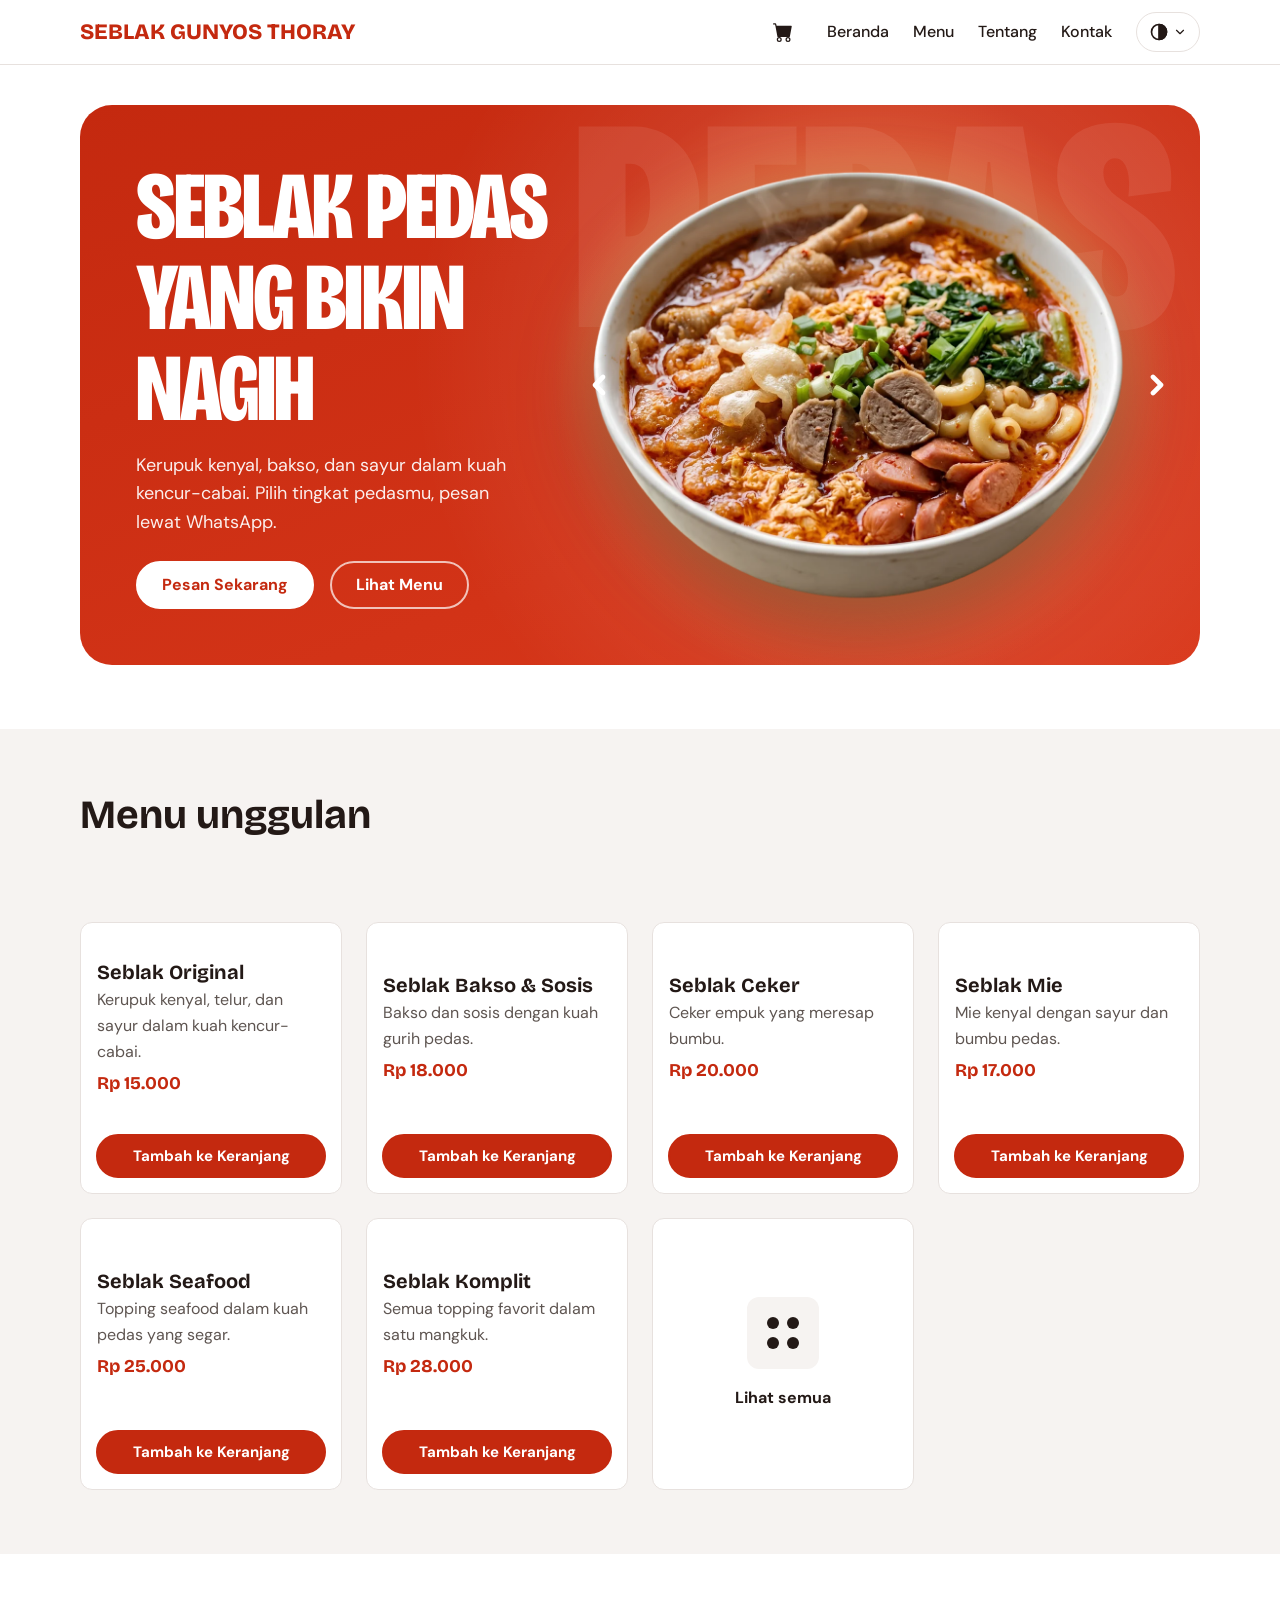
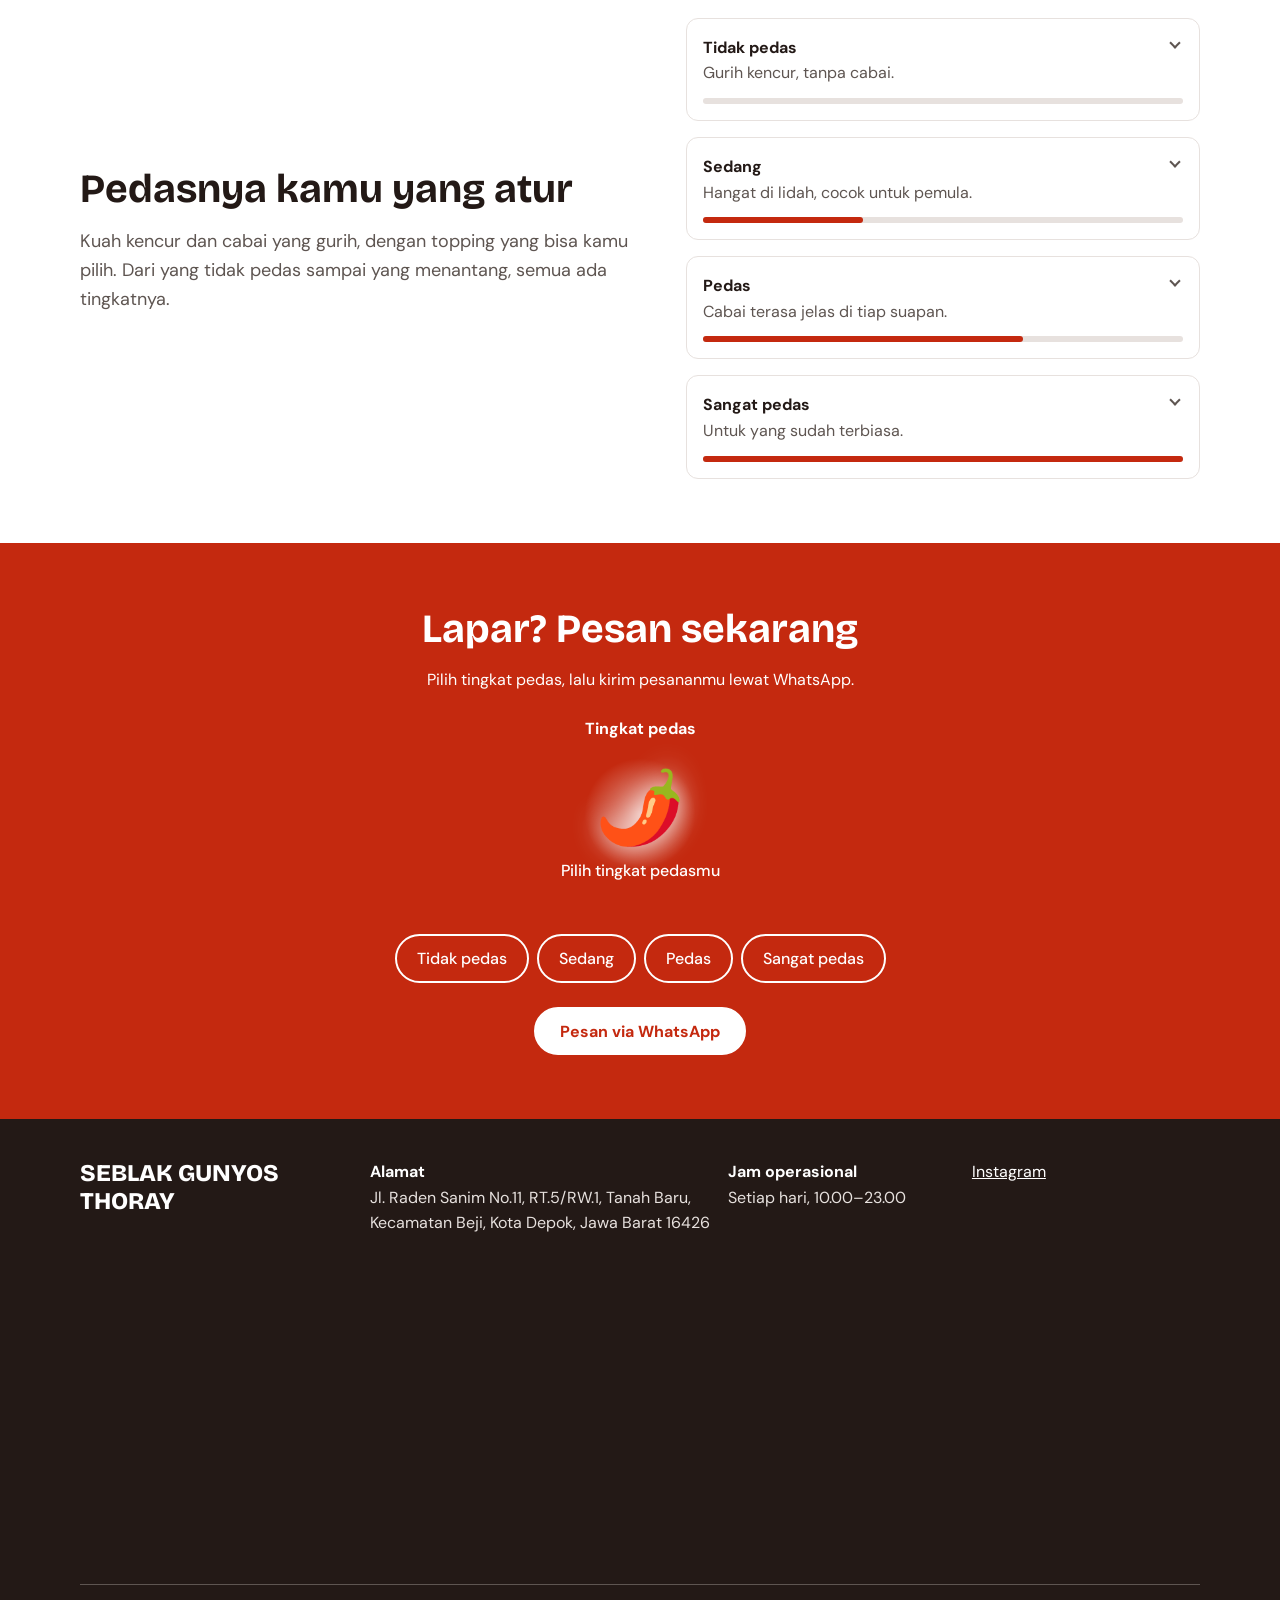
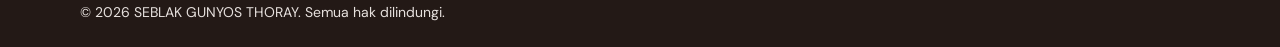
==== commit 2814b56b: "FIX CART JS" ====
--- a/index.html
+++ b/index.html
@@ -148,7 +148,7 @@
         <p><strong>Alamat</strong><br><span data-info="address"></span></p>
         <p><strong>Jam operasional</strong><br><span data-info="hours"></span></p>
         <p class="links">
-          <a href="#" data-link="instagram" target="_blank" rel="noopener" hidden>Instagram</a>
+          <a href="#" data-link="instagram" target="_blank" rel="noopener">Instagram</a>
         </p>
       </address>
 
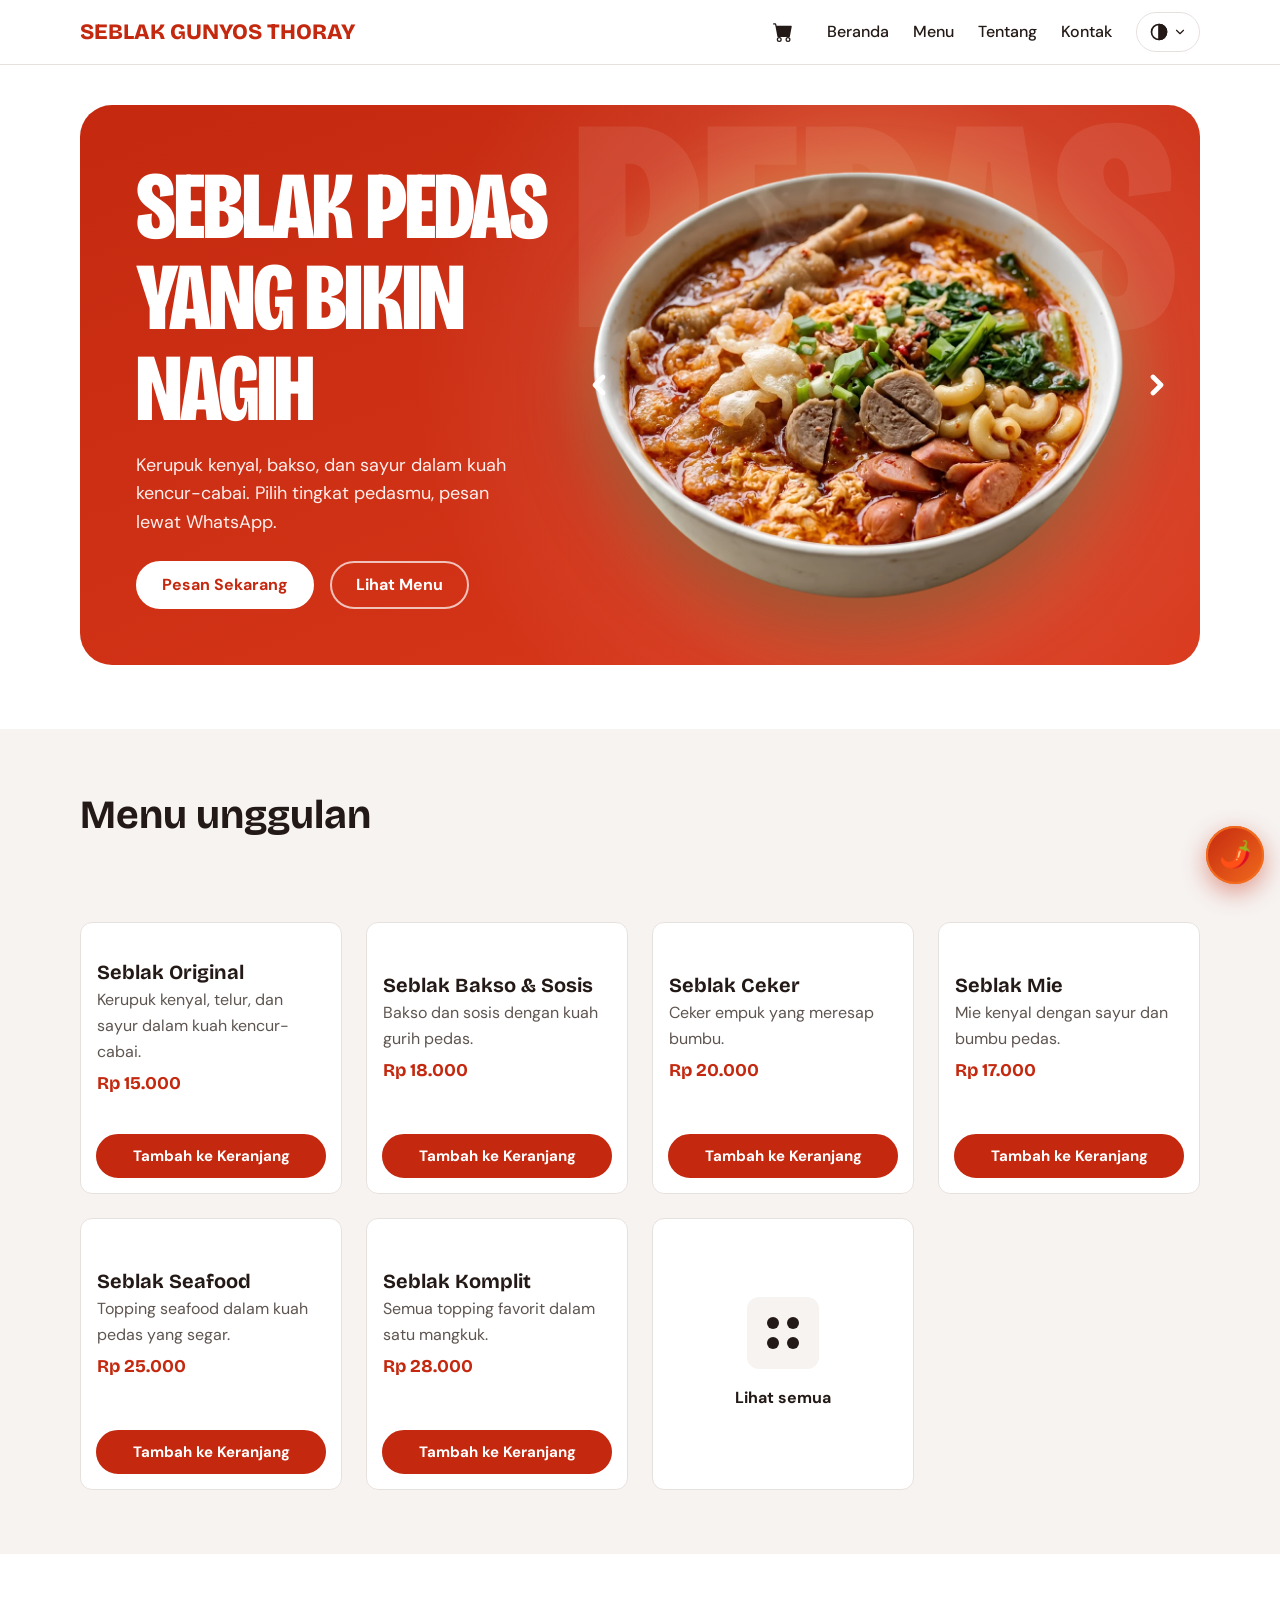
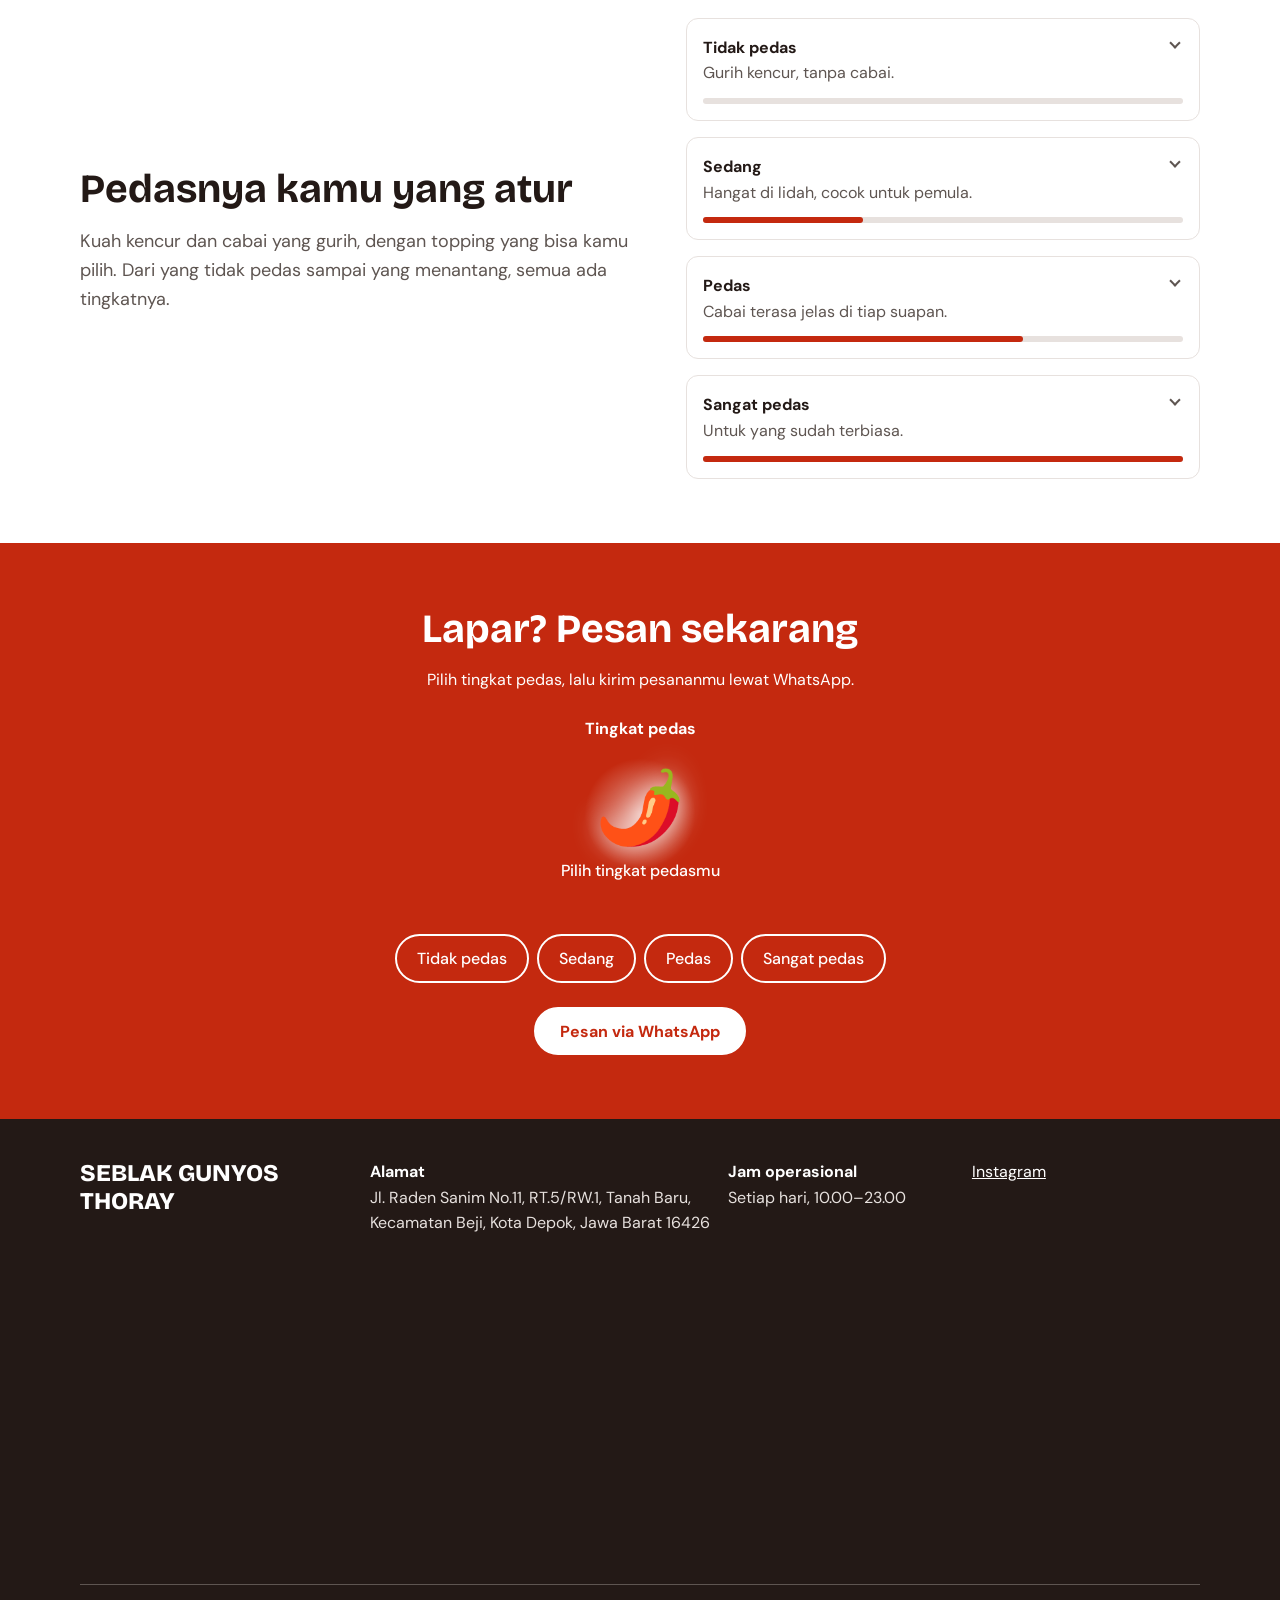
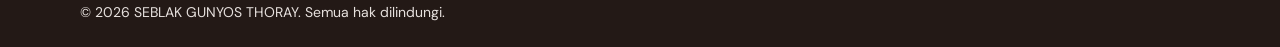
==== commit 817f8e92: "Menambahkan fitur widget Asisten Seblak" ====
--- a/index.html
+++ b/index.html
@@ -14,9 +14,36 @@
     rel="stylesheet">
   <link rel="stylesheet" href="./CSS/style.css">
   <link rel="stylesheet" href="./CSS/Cart.css">
+  <link rel="stylesheet" href="./CSS/Asisten-seblak.css">
 </head>
 
 <body>
+
+  <!-- Asisten Seblak -->
+  <div id="asb">
+    <div class="asb-tip" hidden>Bingung pilih menu? <b>Tanya aku!</b></div>
+
+    <section class="asb-win" id="asb-win" role="dialog" aria-label="Asisten Seblak" aria-hidden="true" inert>
+      <header class="asb-head">
+        <span class="asb-logo" aria-hidden="true">🍜</span>
+        <div>
+          <b>Asisten Seblak</b>
+          <small>Seblak Gunyos Thoray</small>
+        </div>
+        <button type="button" class="asb-ico" data-act="restart" aria-label="Mulai ulang percakapan"
+          title="Ulangi">↻</button>
+        <button type="button" class="asb-ico" data-act="close" aria-label="Tutup asisten" title="Tutup">✕</button>
+      </header>
+
+      <div class="asb-log" role="log" aria-live="polite"></div>
+    </section>
+
+    <button type="button" class="asb-fab" aria-expanded="false" aria-controls="asb-win"
+      aria-label="Buka Asisten Seblak">
+      <span class="asb-ic" aria-hidden="true">🌶️</span>
+      <span class="asb-x" aria-hidden="true">✕</span>
+    </button>
+  </div>
 
   <svg width="0" height="0" style="position:absolute" aria-hidden="true">
     <symbol id="i-light" viewBox="0 0 24 24">
@@ -173,6 +200,7 @@
   <script src="./JavaScript/script.js"></script>
   <script src="./JavaScript/Cart.js"></script>
   <script src="./JavaScript/Reveal.js"></script>
+  <script src="./JavaScript/Asisten-seblak.js"></script>
 
 </body>
 
--- a/CSS/Asisten-seblak.css
+++ b/CSS/Asisten-seblak.css
@@ -0,0 +1,428 @@
+/* =========================================================
+   ASISTEN SEBLAK GUNYOS THORAY - STYLESHEET
+   ========================================================= */
+
+#asb,
+#asb * {
+  box-sizing: border-box;
+}
+
+#asb {
+  --r: #C4290F;
+  --o: #F26B1D;
+  --cream: #FFF6E9;
+  --line: #EBD5B7;
+  --ink: #3A1F14;
+  --mut: #7A5A48;
+
+  position: fixed;
+  right: max(1rem, env(safe-area-inset-right));
+  bottom: max(1rem, env(safe-area-inset-bottom));
+  z-index: 999;
+  font: 400 15px/1.45 "DM Sans", system-ui, -apple-system, "Segoe UI", Roboto, sans-serif;
+  color: var(--ink);
+}
+
+#asb button {
+  font: inherit;
+}
+
+/* --- Tombol Melayang (FAB) --- */
+#asb .asb-fab {
+  position: relative;
+  display: grid;
+  place-items: center;
+  width: 58px;
+  height: 58px;
+  margin-left: auto;
+  padding: 0;
+  border: 0;
+  border-radius: 50%;
+  background: linear-gradient(135deg, var(--r), var(--o));
+  color: #fff;
+  font-size: 26px;
+  cursor: pointer;
+  box-shadow: 0 8px 24px rgb(196 41 15 / 0.45);
+  transition: transform 0.2s ease;
+}
+
+#asb .asb-fab:hover {
+  transform: scale(1.07);
+}
+
+#asb .asb-fab::after {
+  content: "";
+  position: absolute;
+  inset: 0;
+  border: 2px solid var(--o);
+  border-radius: 50%;
+  animation: asb-ping 2.4s ease-out infinite;
+  pointer-events: none;
+}
+
+#asb .asb-x {
+  display: none;
+  font-size: 22px;
+}
+
+#asb.is-open .asb-ic {
+  display: none;
+}
+
+#asb.is-open .asb-x {
+  display: block;
+}
+
+#asb.is-open .asb-fab::after {
+  animation: none;
+  opacity: 0;
+}
+
+/* --- Balon Ajakan --- */
+#asb .asb-tip {
+  position: absolute;
+  right: 70px;
+  bottom: 9px;
+  padding: 0.5rem 0.85rem;
+  border: 1px solid var(--line);
+  border-radius: 14px;
+  background: var(--cream);
+  box-shadow: 0 6px 18px rgb(58 31 20 / 0.2);
+  font-size: 0.85rem;
+  white-space: nowrap;
+  animation: asb-in 0.4s ease;
+}
+
+#asb .asb-tip[hidden],
+#asb.is-open .asb-tip {
+  display: none;
+}
+
+/* --- Jendela Chat --- */
+#asb .asb-win {
+  position: absolute;
+  right: 0;
+  bottom: 70px;
+  display: flex;
+  flex-direction: column;
+  width: min(22.5rem, calc(100vw - 2rem));
+  height: min(34rem, calc(100dvh - 7.5rem));
+  overflow: hidden;
+  border-radius: 20px;
+  background: var(--cream);
+  box-shadow: 0 20px 50px rgb(58 31 20 / 0.35);
+  transform-origin: bottom right;
+  opacity: 0;
+  visibility: hidden;
+  transform: translateY(12px) scale(0.96);
+  transition: opacity 0.25s ease, transform 0.25s ease, visibility 0s 0.25s;
+}
+
+#asb.is-open .asb-win {
+  opacity: 1;
+  visibility: visible;
+  transform: none;
+  transition: opacity 0.25s ease, transform 0.25s ease;
+}
+
+/* --- Header Chat --- */
+#asb .asb-head {
+  display: flex;
+  align-items: center;
+  gap: 0.6rem;
+  padding: 0.8rem 0.9rem;
+  color: #fff;
+  background: linear-gradient(135deg, var(--r), var(--o));
+}
+
+#asb .asb-logo {
+  display: grid;
+  place-items: center;
+  width: 38px;
+  height: 38px;
+  border-radius: 50%;
+  background: rgb(255 255 255 / 0.2);
+  font-size: 22px;
+}
+
+#asb .asb-head div {
+  flex: 1;
+  min-width: 0;
+}
+
+#asb .asb-head b {
+  display: block;
+  font-size: 1rem;
+}
+
+#asb .asb-head small {
+  font-size: 0.78rem;
+  opacity: 0.92;
+}
+
+#asb .asb-ico {
+  display: grid;
+  place-items: center;
+  width: 34px;
+  height: 34px;
+  padding: 0;
+  border: 0;
+  border-radius: 50%;
+  background: transparent;
+  color: #fff;
+  font-size: 17px;
+  cursor: pointer;
+  transition: background-color 0.2s ease;
+}
+
+#asb .asb-ico:hover {
+  background: rgb(255 255 255 / 0.22);
+}
+
+/* --- Area Percakapan --- */
+#asb .asb-log {
+  flex: 1;
+  display: flex;
+  flex-direction: column;
+  gap: 0.6rem;
+  padding: 0.9rem;
+  overflow-y: auto;
+  overscroll-behavior: contain;
+  scroll-behavior: smooth;
+}
+
+#asb .asb-msg {
+  display: flex;
+  align-items: flex-end;
+  gap: 0.45rem;
+  max-width: 92%;
+  animation: asb-in 0.3s ease;
+}
+
+#asb .asb-me {
+  align-self: flex-end;
+}
+
+#asb .asb-av {
+  display: grid;
+  flex: none;
+  place-items: center;
+  width: 28px;
+  height: 28px;
+  border-radius: 50%;
+  background: #fff;
+  border: 1px solid var(--line);
+  font-size: 15px;
+}
+
+#asb .asb-bubble {
+  padding: 0.55rem 0.85rem;
+  border: 1px solid var(--line);
+  border-radius: 16px 16px 16px 4px;
+  background: #fff;
+}
+
+#asb .asb-me .asb-bubble {
+  border: 0;
+  border-radius: 16px 16px 4px 16px;
+  background: linear-gradient(135deg, var(--r), #E8481F);
+  color: #fff;
+}
+
+/* --- Animasi Mengetik --- */
+#asb .asb-dots {
+  display: flex;
+  gap: 4px;
+  padding: 0.35rem 0.1rem;
+}
+
+#asb .asb-dots i {
+  width: 7px;
+  height: 7px;
+  border-radius: 50%;
+  background: var(--o);
+  animation: asb-bounce 1s infinite;
+}
+
+#asb .asb-dots i:nth-child(2) {
+  animation-delay: 0.15s;
+}
+
+#asb .asb-dots i:nth-child(3) {
+  animation-delay: 0.3s;
+}
+
+/* --- Tombol Pilihan (Chips) --- */
+#asb .asb-opts {
+  display: flex;
+  flex-wrap: wrap;
+  gap: 0.45rem;
+  padding-left: 2rem;
+  animation: asb-in 0.3s ease;
+}
+
+#asb .asb-chip {
+  padding: 0.5rem 0.85rem;
+  border: 1.5px solid var(--r);
+  border-radius: 999px;
+  background: #fff;
+  color: var(--r);
+  font-weight: 600;
+  font-size: 0.875rem;
+  cursor: pointer;
+  transition: background-color 0.2s ease, color 0.2s ease, transform 0.2s ease;
+}
+
+#asb .asb-chip:hover {
+  background: #FFE9DC;
+  transform: translateY(-1px);
+}
+
+#asb .asb-chip[aria-pressed="true"],
+#asb .asb-go {
+  border-color: var(--r);
+  background: var(--r);
+  color: #fff;
+}
+
+#asb .asb-chip small {
+  font-weight: 500;
+  opacity: 0.85;
+}
+
+#asb .asb-go {
+  width: 100%;
+  margin-top: 0.2rem;
+}
+
+#asb .asb-go:hover {
+  background: #A81F08;
+}
+
+/* --- Kartu Hasil Rekomendasi --- */
+#asb .asb-card {
+  width: 100%;
+  padding: 0.95rem;
+  border: 1.5px solid var(--o);
+  border-radius: 16px;
+  background: #fff;
+}
+
+#asb .asb-tag {
+  color: var(--o);
+  font-size: 0.72rem;
+  font-weight: 700;
+  letter-spacing: 0.08em;
+  text-transform: uppercase;
+}
+
+#asb .asb-title {
+  display: block;
+  margin: 0.15rem 0 0.5rem;
+  color: var(--r);
+  font-size: 1.15rem;
+  font-weight: 800;
+}
+
+#asb .asb-line {
+  display: flex;
+  justify-content: space-between;
+  gap: 0.75rem;
+  padding: 0.35rem 0;
+  border-bottom: 1px dashed var(--line);
+  font-size: 0.9rem;
+}
+
+#asb .asb-total {
+  display: flex;
+  justify-content: space-between;
+  align-items: baseline;
+  margin: 0.65rem 0 0.45rem;
+  font-weight: 700;
+}
+
+#asb .asb-total b {
+  color: var(--r);
+  font-size: 1.3rem;
+}
+
+#asb .asb-note {
+  margin-bottom: 0.75rem;
+  color: var(--mut);
+  font-size: 0.82rem;
+}
+
+#asb .asb-wa {
+  display: block;
+  padding: 0.75rem 1rem;
+  border-radius: 999px;
+  background: #148F4A;
+  color: #fff;
+  font-weight: 700;
+  text-align: center;
+  text-decoration: none;
+  transition: background-color 0.2s ease;
+}
+
+#asb .asb-wa:hover {
+  background: #0F7A3E;
+}
+
+/* --- Keyframes & Responsif --- */
+@keyframes asb-ping {
+  from {
+    transform: scale(1);
+    opacity: 0.7;
+  }
+  to {
+    transform: scale(1.6);
+    opacity: 0;
+  }
+}
+
+@keyframes asb-in {
+  from {
+    opacity: 0;
+    transform: translateY(8px);
+  }
+}
+
+@keyframes asb-bounce {
+  0%, 60%, 100% {
+    transform: translateY(0);
+  }
+  30% {
+    transform: translateY(-5px);
+  }
+}
+
+@media (max-width: 480px) {
+  #asb .asb-win {
+    position: fixed;
+    right: 0.75rem;
+    left: 0.75rem;
+    bottom: calc(5rem + env(safe-area-inset-bottom));
+    width: auto;
+    height: min(34rem, calc(100dvh - 7rem));
+  }
+
+  #asb .asb-tip {
+    white-space: normal;
+    width: 11.5rem;
+  }
+}
+
+@media (prefers-reduced-motion: reduce) {
+  #asb *,
+  #asb *::after {
+    animation: none !important;
+    transition: none !important;
+    scroll-behavior: auto !important;
+  }
+}
+
+@media print {
+  #asb {
+    display: none;
+  }
+}
